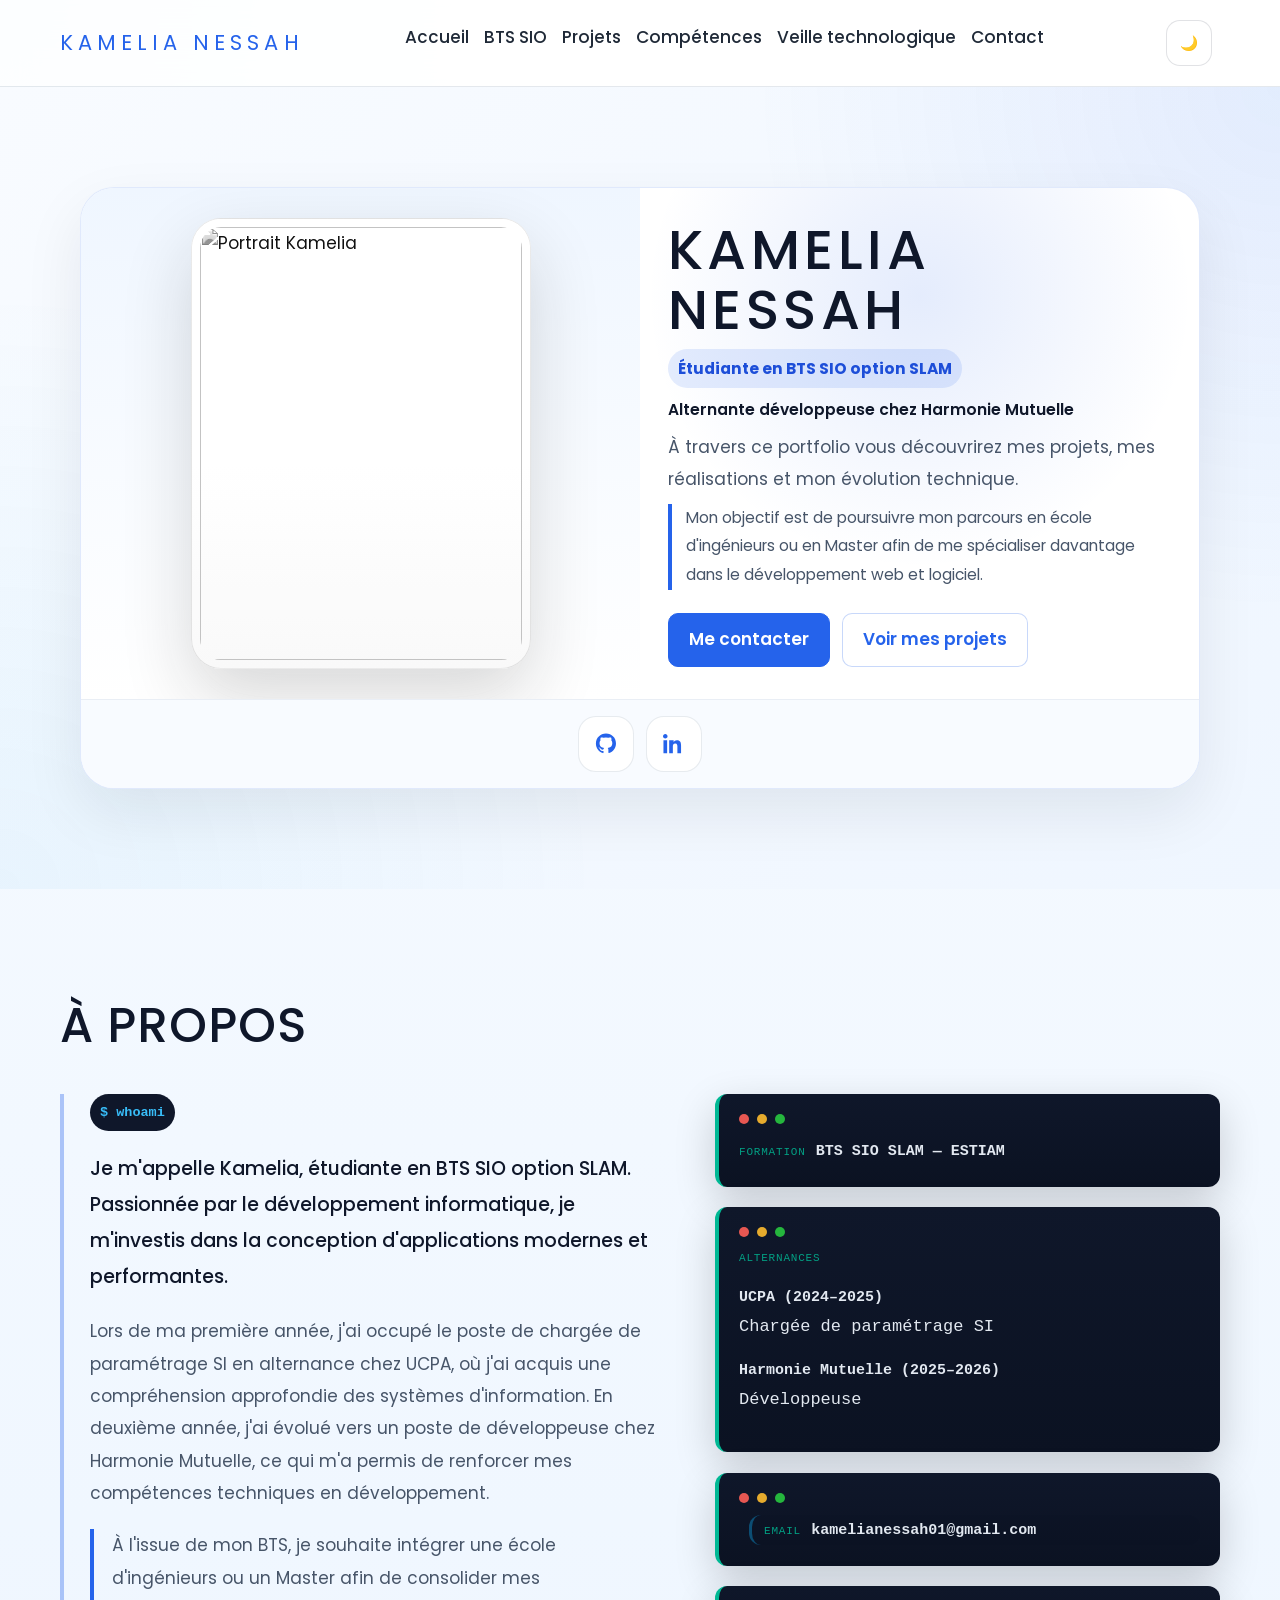
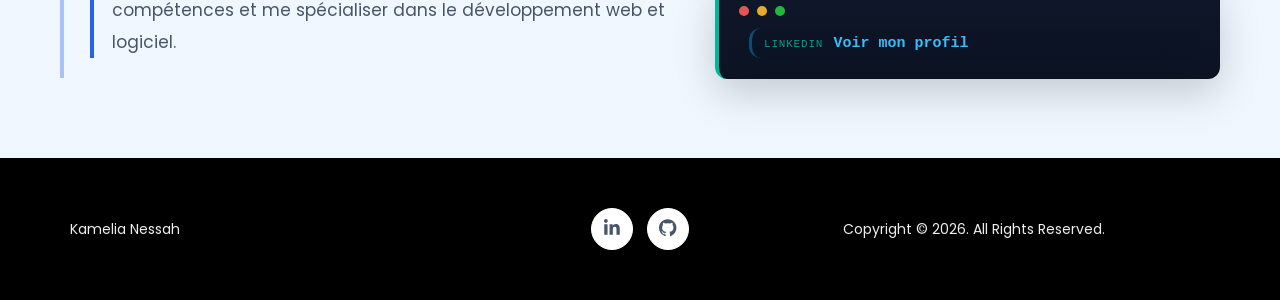
==== index.html @ bffd6a0e "Update portfolio projects and presentation" ====
<html lang="fr">

<head>
  <meta charset="UTF-8">
  <meta http-equiv="X-UA-Compatible" content="IE=edge">
  <meta name="viewport" content="width=device-width, initial-scale=1.0">
  <title>Kamelia Nessah - BTS SIO SLAM </title>
  <meta name="description" content="Portfolio de Kamelia Nessah - Développeuse Web - BTS SIO SLAM">
  <link rel="shortcut icon" href="./img/favicon.ico?v=1" type="image/x-icon">
  <link rel="preconnect" href="https://fonts.googleapis.com">
  <link rel="preconnect" href="https://fonts.gstatic.com" crossorigin>
  <link href="https://fonts.googleapis.com/css2?family=Poppins:wght@300;400;500;600;700&display=swap" rel="stylesheet">
  <link rel="stylesheet" href="./css/global.css">
  <link rel="stylesheet" href="https://cdn.jsdelivr.net/gh/devicons/devicon@latest/devicon.min.css">
  <script src="./js/global.js" defer></script>

</head>

<body>



  <header class="header">
    <div class="container d-flex">
      <div class="logo">
        Kamelia Nessah
      </div>
      <nav class="navbar ">
        <ul class="menu list-unstyled">
          <li><a href="#hero">Accueil</a></li>
          <li><a href="bts-sio.html">BTS SIO</a></li>
         <!--<li><a href="#about">A propos</a></li> -->
          <li><a href="projets.html">Projets</a></li>
          <li><a href="competences.html">Compétences</a></li> 
          <li><a href="veille.html">Veille technologique</a></li>
          <li><a href="contact.html">Contact</a></li>
        </ul>
      </nav>
      <div class="right header-actions">
        <button class="theme-toggle" type="button" aria-label="Passer en mode sombre">
          <span class="theme-icon">🌙</span>
        </button>
        <button class="burger"><span class="bar"></span></button>
      </div>
    </div>
  </header>

  <section id="hero" class="hero">
    <div class="container">
      <div class="hero-card">

        <div class="hero-card__left">
          <img src="img\me.jpg" alt="Portrait Kamelia">
        </div>

        <div class="hero-card__right">
          <h1>KAMELIA NESSAH</h1>
          <p class="subtitle">Étudiante en BTS SIO option SLAM</p>
          <p class="subtitle2">Alternante développeuse chez Harmonie Mutuelle</p>
          <p class="hero-intro">
            À travers ce portfolio vous découvrirez mes projets, mes réalisations et mon évolution technique.
          </p>
          <p class="objectif">
            Mon objectif est de poursuivre mon parcours en école d'ingénieurs ou en Master afin de me spécialiser
            davantage dans le développement web et logiciel.
          </p>
          <div class="hero-buttons">
            <a href="contact.html" class="btn">Me contacter</a>
            <a href="projets.html" class="btn btn-outline">Voir mes projets</a>
          </div>
        </div>

        <div class="hero-card__footer">
          <a href="https://github.com/Kamelia-N" target="_blank" rel="noopener">
            <svg viewBox="0 0 24 24" width="22" height="22" fill="currentColor">
              <path
                d="M12 .5C5.73.5.99 5.24.99 11.5c0 4.86 3.15 8.98 7.53 10.44.55.1.75-.24.75-.53v-1.86c-3.06.66-3.7-1.47-3.7-1.47-.5-1.27-1.23-1.6-1.23-1.6-1-.68.08-.66.08-.66 1.1.08 1.67 1.13 1.67 1.13.98 1.67 2.56 1.19 3.18.91.1-.71.38-1.19.69-1.47-2.44-.28-5-1.22-5-5.42 0-1.2.43-2.18 1.12-2.95-.11-.27-.48-1.38.11-2.88 0 0 .91-.29 3 .11a10.4 10.4 0 0 1 5.46 0c2.08-.4 3-.11 3-.11.59 1.5.22 2.61.11 2.88.7.77 1.12 1.75 1.12 2.95 0 4.21-2.57 5.14-5.02 5.41.39.34.74 1 .74 2.02v3c0 .29.2.63.76.52 4.37-1.46 7.52-5.58 7.52-10.44C23.01 5.24 18.27.5 12 .5z" />
            </svg>
          </a>

          <a href="https://www.linkedin.com/in/kamelia-nessah/" target="_blank" rel="noopener">
            <svg viewBox="0 0 24 24" width="22" height="22" fill="currentColor">
              <path
                d="M4.98 3.5C4.98 4.88 3.87 6 2.49 6S0 4.88 0 3.5 1.11 1 2.49 1s2.49 1.12 2.49 2.5zM.5 8h4v14h-4V8zm7.5 0h3.6v1.9h.05c.5-.95 1.72-1.95 3.55-1.95 3.8 0 4.5 2.5 4.5 5.75V22h-4v-6.9c0-1.65-.03-3.77-2.3-3.77-2.3 0-2.65 1.8-2.65 3.65V22h-4V8z" />
            </svg>
          </a>
        </div>

      </div>
    </div>
  </section>
  <section id="about" class="about section">
    <div class="container">

      <h2 class="section-title">À propos</h2>

      <div class="about-grid">

        <div class="about-text about-modern">
          <span class="code-pill">$ whoami</span>

          <p class="about-lead">
            Je m'appelle Kamelia, étudiante en BTS SIO option SLAM. Passionnée par le développement
            informatique, je m'investis dans la conception d'applications modernes et performantes.
          </p>

          <p>
            Lors de ma première année, j'ai occupé le poste de chargée de paramétrage SI en alternance chez UCPA,
            où j'ai acquis une compréhension approfondie des systèmes d'information. En deuxième année, j'ai évolué
            vers un poste de développeuse chez Harmonie Mutuelle, ce qui m'a permis de renforcer mes compétences
            techniques en développement.
          </p>

          <p class="about-goal">
            À l'issue de mon BTS, je souhaite intégrer une école d'ingénieurs ou un Master afin de consolider
            mes compétences et me spécialiser dans le développement web et logiciel.
          </p>
        </div>
        <div class="about-cards">

          <div class="info-card">
            <div class="term-bar">
              <span class="dot red"></span>
              <span class="dot yellow"></span>
              <span class="dot green"></span>
            </div>
            <span>Formation</span>
            <strong>BTS SIO SLAM — ESTIAM</strong>
          </div>

          <div class="info-card">
            <div class="term-bar">
              <span class="dot red"></span>
              <span class="dot yellow"></span>
              <span class="dot green"></span>
            </div>
            <span>Alternances</span>
            <p>
              <strong>UCPA (2024–2025)</strong><br>
              Chargée de paramétrage SI
            </p>

            <p>
              <strong>Harmonie Mutuelle (2025–2026)</strong><br>
              Développeuse
            </p>
          </div>

          <div class="info-card nested">
            <div class="term-bar">
              <span class="dot red"></span>
              <span class="dot yellow"></span>
              <span class="dot green"></span>
            </div>

            <div class="nested-card">
              <span>Email</span>
              <strong>kamelianessah01@gmail.com</strong>
            </div>
          </div>

          <div class="info-card nested">
            <div class="term-bar">
              <span class="dot red"></span>
              <span class="dot yellow"></span>
              <span class="dot green"></span>
            </div>

            <div class="nested-card">
              <span>LinkedIn</span>
              <strong>
                <a href="https://www.linkedin.com/in/kamelia-nessah/" target="_blank">
                  Voir mon profil
                </a>
              </strong>
            </div>
          </div>

        </div>

      </div>
    </div>
  </section>







  







  <!-- Section Veille technologique -->




  
  <footer>
    <div class="container">
      <div class="grid">
        <div class="grid__item">
          <p>Kamelia Nessah</p>
        </div>
        <div class="grid__item">
          <ul class="socials list-unstyled">
            <!-- LinkedIn -->
            <li>
              <a href="https://www.linkedin.com/in/kamelia-nessah" target="_blank">
                <svg class="icon linkedin" xmlns="http://www.w3.org/2000/svg" viewBox="0 0 448 512">
                  <path fill="currentColor"
                    d="M100.28 448H7.4V148.9h92.88zM53.79 108.1C24.09 108.1 0 83.5 0 53.8a53.79 53.79 0 0 1 107.58 0c0 29.7-24.1 54.3-53.79 54.3zM447.9 448h-92.68V302.4c0-34.7-.7-79.2-48.29-79.2-48.29 0-55.69 37.7-55.69 76.7V448h-92.78V148.9h89.08v40.8h1.3c12.4-23.5 42.69-48.3 87.88-48.3 94 0 111.28 61.9 111.28 142.3V448z">
                  </path>
                </svg>
              </a>
            </li>

            <!-- GitHub -->
            <li>
              <a href="https://github.com/Kamelia-N" target="_blank">
                <svg class="icon github" xmlns="http://www.w3.org/2000/svg" viewBox="0 0 496 512">
                  <path fill="currentColor"
                    d="M165.9 397.4c0 2-2.3 3.7-5.2 3.7-3 0-5.2-1.7-5.2-3.7 0-2.1 2.3-3.7 5.2-3.7 2.9-.1 5.2 1.6 5.2 3.7zm-32.5-10.7c-.7 2 1.4 4.1 4.6 4.8 3.1.7 6.2-.4 6.9-2.4.7-2-1.4-4.1-4.6-4.8-3.1-.7-6.2.4-6.9 2.4zM244 8C106.1 8 0 113.3 0 252c0 110.9 71.8 204.9 171.7 238.1 12.5 2.3 17.1-5.4 17.1-12 0-5.9-.2-25.4-.3-46-69.9 15.2-84.7-30-84.7-30-11.4-29-27.8-36.7-27.8-36.7-22.7-15.6 1.7-15.3 1.7-15.3 25.1 1.8 38.3 26 38.3 26 22.3 38.2 58.6 27.2 72.9 20.8 2.3-16.1 8.7-27.2 15.8-33.5-55.8-6.3-114.5-27.9-114.5-124.3 0-27.5 9.8-50 25.8-67.6-2.6-6.3-11.2-31.8 2.4-66.2 0 0 21-6.7 68.8 25.8a236.4 236.4 0 0 1 125.2 0c47.8-32.5 68.8-25.8 68.8-25.8 13.6 34.4 5 59.9 2.4 66.2 16 17.6 25.8 40.1 25.8 67.6 0 96.7-58.8 118-114.8 124.2 8.9 7.7 16.8 22.9 16.8 46.1 0 33.3-.3 60.1-.3 68.3 0 6.6 4.5 14.4 17.2 12C424.2 456.8 496 362.8 496 252 496 113.3 389.9 8 244 8z">
                  </path>
                </svg>
              </a>
            </li>

          </ul>
        </div>
        <div class="grid__item">
          <p>Copyright © 2026. All Rights Reserved.</p>
        </div>
      </div>
    </div>
  </footer>

</body>

</html>
---- css/global.css ----
﻿/* =========================
   BASE
========================= */

:root {
  --color-body: #1f2937;
  --background-body: radial-gradient(circle at top left, rgba(14, 165, 233, .14), transparent 22%), linear-gradient(180deg, #f8fbff 0%, #eef6ff 100%);
  --surface: #ffffff;
  --surface-soft: #f8fafc;
  --surface-muted: #e2e8f0;
  --primary: #2563eb;
  --primary-soft: #bfdbfe;
  --accent: #0ea5e9;
  --text: #0f172a;
  --text-muted: #475569;
  --border: rgba(148, 163, 184, 0.25);
  --shadow: 0 24px 60px rgba(15, 23, 42, 0.08);
  --radius: 28px;
}

body.dark-theme {
  --background-body: radial-gradient(circle at top left, rgba(56, 189, 248, 0.12), transparent 18%), linear-gradient(180deg, #040814 0%, #0f172a 100%);
  --surface: #111827;
  --surface-soft: #111827;
  --surface-muted: #1f2937;
  --primary: #60a5fa;
  --primary-soft: #1d4ed8;
  --accent: #38bdf8;
  --text: #e2e8f0;
  --text-muted: #94a3b8;
  --border: rgba(148, 163, 184, 0.18);
  --shadow: 0 24px 60px rgba(0, 0, 0, 0.35);
}

body.dark-theme .bts-sio,
body.dark-theme .projets,
body.dark-theme .portfolio,
body.dark-theme .about,
body.dark-theme .veille,
body.dark-theme .contact,
body.dark-theme .blog,
body.dark-theme main,
body.dark-theme .hero {
  background: transparent !important;
}

body.dark-theme .bts-sio::before {
  background: radial-gradient(circle at top left, rgba(14, 165, 233, 0.18), transparent 18%), radial-gradient(circle at bottom right, rgba(37, 99, 235, 0.12), transparent 22%);
}

body.dark-theme .hero {
  background-image: none;
  background: linear-gradient(180deg, #020617 0%, #08111f 100%) !important;
}

body.dark-theme .hero::before {
  background: linear-gradient(rgba(0, 0, 0, 0.35), rgba(0, 0, 0, 0.35));
}

body.dark-theme .section-header,
body.dark-theme .footer,
body.dark-theme .portfolio-filters a,
body.dark-theme .skills-pro__card,
body.dark-theme .veille-pro__card,
body.dark-theme .modal,
body.dark-theme .contact-form,
body.dark-theme .form {
  background: transparent;
}

body.dark-theme .header {
  background: rgba(15, 23, 42, 0.95);
  border-color: rgba(148, 163, 184, 0.14);
}

body.dark-theme .veille-pro__card {
  background: linear-gradient(180deg, #0f172a 0%, #0b1222 100%);
  color: #e2e8f0;
  border: 1px solid rgba(255, 255, 255, 0.08);
  box-shadow: 0 18px 55px rgba(0, 0, 0, 0.22);
}

body.dark-theme .veille-pro__card::before {
  background:
    radial-gradient(500px 180px at 18% 12%, rgba(14, 165, 233, 0.20), transparent 52%),
    radial-gradient(420px 160px at 78% 20%, rgba(56, 189, 248, 0.16), transparent 60%);
}

* {
  box-sizing: border-box;
}

html {
  font-size: 62.5%;
  scroll-behavior: smooth;
}

body {
  font-family: 'Poppins', sans-serif;
  font-size: 1.7rem;
  line-height: 1.75;
  color: var(--text);
  margin: 0;
  background: var(--background-body);
}

.theme-toggle {
  display: inline-flex;
  align-items: center;
  justify-content: center;
  width: 46px;
  height: 46px;
  margin-right: 0.8rem;
  border-radius: 14px;
  border: 1px solid rgba(15, 23, 42, 0.12);
  background: rgba(255, 255, 255, 0.88);
  color: var(--text);
  font-size: 1.45rem;
  cursor: pointer;
  transition: background 0.25s ease, color 0.25s ease, border-color 0.25s ease;
}

.theme-toggle:hover {
  background: rgba(14, 165, 233, 0.16);
}

body.dark-theme .theme-toggle {
  background: rgba(255, 255, 255, 0.08);
  color: var(--text);
  border-color: rgba(255, 255, 255, 0.16);
}

.header-actions {
  display: flex;
  align-items: center;
  gap: 1rem;
  margin-left: 2rem;
}

.theme-select-wrap {
  display: inline-flex;
  align-items: center;
  gap: 0.8rem;
  padding: 0.55rem 0.7rem 0.55rem 1rem;
  border: 1px solid rgba(148, 163, 184, 0.24);
  border-radius: 14px;
  background: rgba(255, 255, 255, 0.9);
  color: var(--text-muted);
  font-size: 1.25rem;
  font-weight: 600;
}

.theme-select {
  min-width: 9.6rem;
  border: 0;
  background: transparent;
  color: var(--text);
  font: inherit;
  cursor: pointer;
  outline: none;
}

body.dark-theme .theme-select-wrap {
  background: rgba(255, 255, 255, 0.08);
  color: #cbd5e1;
  border-color: rgba(148, 163, 184, 0.24);
}

body.dark-theme .theme-select {
  color: #e5e7eb;
}

body.dark-theme .header {
  background: rgba(15, 23, 42, 0.95);
  border-color: rgba(148, 163, 184, 0.14);
}

body.dark-theme .header a {
  color: #e2e8f0;
}

body.dark-theme .header a:hover {
  color: #93c5fd;
}

body.dark-theme .socials a {
  color: #e2e8f0 !important;
  background: rgba(255, 255, 255, 0.08) !important;
  border-color: rgba(148, 163, 184, 0.22) !important;
}

body.dark-theme .socials a:hover {
  color: #93c5fd !important;
  background: rgba(56, 189, 248, 0.16) !important;
  transform: translateY(-2px);
}

body.dark-theme .socials .icon {
  color: #e2e8f0 !important;
}

body.dark-theme footer .socials a {
  color: #e2e8f0 !important;
  background: rgba(255, 255, 255, 0.08) !important;
  border-color: rgba(148, 163, 184, 0.22) !important;
}

body.dark-theme footer .socials a:hover {
  color: #93c5fd !important;
  background: rgba(56, 189, 248, 0.16) !important;
}

body.dark-theme .hero-card__footer {
  background: #111827;
  border-top-color: rgba(148, 163, 184, 0.15);
}

body.dark-theme .hero-card__footer a {
  background: rgba(255, 255, 255, 0.08) !important;
  color: #93c5fd !important;
  border-color: rgba(148, 163, 184, 0.22) !important;
}

body.dark-theme .hero-card__footer a:hover {
  background: rgba(56, 189, 248, 0.16) !important;
  color: #93c5fd !important;
  box-shadow: 0 20px 40px rgba(37, 99, 235, 0.25) !important;
}

body.dark-theme .header .socials a svg,
body.dark-theme footer .socials a svg,
body.dark-theme .hero-card__footer a svg {
  fill: currentColor !important;
  color: #e2e8f0;
}

body.dark-theme .header .socials a:hover svg,
body.dark-theme footer .socials a:hover svg,
body.dark-theme .hero-card__footer a:hover svg {
  color: #93c5fd !important;
}

body.dark-theme .hero {
  background: radial-gradient(circle at top right, rgba(56, 189, 248, 0.12), transparent 35%),
              radial-gradient(circle at bottom left, rgba(56, 189, 248, 0.08), transparent 40%),
              linear-gradient(135deg, rgba(4, 8, 20, 1), rgba(15, 23, 42, 1));
}

body.dark-theme .bts-card,
body.dark-theme .card,
body.dark-theme .info-card,
body.dark-theme .hero-card,
body.dark-theme .bts-card--highlight,
body.dark-theme .bts-card--bottom,
body.dark-theme .about-text,
body.dark-theme .about-cards > div,
body.dark-theme .modal,
body.dark-theme .contact-form,
body.dark-theme .form,
body.dark-theme .portfolio-filters a,
body.dark-theme .footer,
body.dark-theme .section-header {
  background: #111827;
  border-color: rgba(148, 163, 184, 0.15);
  color: #e2e8f0;
}

body.dark-theme .bts-card p,
body.dark-theme .bts-card li,
body.dark-theme .card p,
body.dark-theme .info-card p,
body.dark-theme .about-text p,
body.dark-theme .footer p,
body.dark-theme .section-header p,
body.dark-theme .portfolio-filters a {
  color: #cbd5e1;
}

body.dark-theme .bts-card::before,
body.dark-theme .card::before,
body.dark-theme .info-card::before {
  background: rgba(56, 189, 248, 0.08);
}

body.dark-theme .bts-intro-badges span,
body.dark-theme .branch-title,
body.dark-theme .small-badge {
  background: rgba(56, 189, 248, 0.22) !important;
  color: #93c5fd !important;
  font-weight: 700;
}

body.dark-theme .modal {
  background: rgba(0, 0, 0, 0.85) !important;
}

body.dark-theme .modal__content {
  background: #111827 !important;
  color: #e2e8f0 !important;
}

body.dark-theme .modal__close {
  color: #e2e8f0 !important;
}

body.dark-theme .modal__content h2,
body.dark-theme .modal__content h3,
body.dark-theme .modal__content h4,
body.dark-theme .modal__content p,
body.dark-theme .modal__content li,
body.dark-theme .modal__content strong {
  color: #e2e8f0 !important;
}

body.dark-theme .modal__content ul {
  color: #cbd5e1;
}

body.dark-theme .hero {
  background-image: none;
  background: linear-gradient(180deg, #0f172a 0%, #020617 100%);
}

h1,
h2,
h3,
h4,
h5,
h6 {
  font-family: 'Poppins', sans-serif;
  color: var(--text);
  font-weight: 500;
  line-height: 1.2;
}

h1,
.h1 {
  font-size: 3.1rem;
}

h2,
.h2 {
  font-size: 2.8rem;
  text-transform: uppercase;
}

h3,
.h3 {
  font-size: 2.1rem;
}

a {
  text-decoration: none;
}

img {
  max-width: 100%;
  height: auto;
}

ul {
  padding-left: 2rem;
}

li {
  margin-bottom: 1rem;
}

.list-unstyled {
  list-style: none;
  margin: 0;
  padding: 0;
}

.category {
  margin: 0;
  font-size: 1rem;
  text-transform: uppercase;
  color: #5b6c78;
}

.container {
  padding: 1rem 2rem;
}

.d-flex {
  display: flex;
  align-items: center;
  justify-content: space-between;
}

.grid {
  display: flex;
  flex-wrap: wrap;
}

.grid__item {
  flex-grow: 1;
  flex-shrink: 0;
  width: 100%;
  padding: 1rem;
}

section {
  padding: 6rem 0;
}

.section-title {
  margin-top: 0;
  font-size: 4rem;
  letter-spacing: 0.02em;
  color: var(--text);
}

.section-header {
  text-align: left;
  max-width: 920px;
  margin: 0 auto 40px;
}

.btn {
  display: inline-flex;
  align-items: center;
  justify-content: center;
  padding: 1.1rem 2rem;
  border-radius: 10px;
  background: var(--primary);
  color: #ffffff;
  border: 1px solid var(--primary);
  font-weight: 600;
  transition: transform .25s ease, box-shadow .25s ease, background .25s ease;
}

.btn:hover {
  transform: translateY(-3px);
  box-shadow: 0 12px 30px rgba(37, 99, 235, .18);
}

.btn-outline {
  background: #ffffff;
  color: var(--primary);
  border: 1px solid rgba(37, 99, 235, .25);
}

@media screen and (min-width: 750px) {
  .container {
    max-width: 1200px;
    margin: 0 auto;
    padding: 2rem;
  }

  .grid__item {
    max-width: 50%;
  }

  .section-title {
    font-size: 4.8rem;
  }
}


/* =========================
   HEADER
========================= */

.header {
  background: rgba(255, 255, 255, 0.92);
  border-bottom: 1px solid var(--border);
  position: sticky;
  top: 0;
  z-index: 1000;
  backdrop-filter: blur(16px);
}

.header .logo {
  font-family: 'Poppins', sans-serif;
  font-size: 2.1rem;
  letter-spacing: 0.24em;
  color: var(--primary);
  text-transform: uppercase;
}

.header li {
  display: inline-flex;
  align-items: center;
  padding: 0 .5rem;
}

.header a {
  color: var(--color-body);
  font-weight: 500;
  transition: color 0.25s ease, transform 0.25s ease;
}

.header a:hover {
  color: var(--primary);
  transform: translateY(-1px);
}

.header .right {
  display: flex;
  align-items: center;
  gap: 1rem;
}

.socials {
  display: flex;
}

.socials li {
  margin-bottom: 0;
}

.socials a {
  padding: 0 6px;
  color: var(--text-muted);
  border: 1px solid rgba(148, 163, 184, 0.22);
  background: #fff;
}

.socials a:hover {
  color: var(--primary);
  transform: translateY(-2px);
}

.socials a svg {
  fill: currentColor !important;
  color: #475569;
}

.socials a:hover svg {
  color: #2563eb;
}

.socials .icon {
  height: 18px;
}

.burger {
  background: none;
  border: none;
  width: 35px;
  height: 35px;
  cursor: pointer;
  position: relative;
  margin-left: 1rem;
}

.burger .bar {
  display: block;
  width: 22px;
  height: 3px;
  background: var(--color-body);
}

.burger .bar::before,
.burger .bar::after {
  display: block;
  content: "";
  width: 22px;
  height: 3px;
  background: var(--color-body);
  position: absolute;
  transition: all .2s ease-out;
}

.burger .bar::before {
  transform: translateY(-8px);
}

.burger .bar::after {
  transform: translateY(8px);
}

@media screen and (max-width: 749px) {
  nav {
    display: flex;
    justify-content: center;
    align-items: center;
    flex-direction: column;

    position: fixed;
    top: 55px;
    left: 110%;
    width: 0;
    overflow: hidden;
    opacity: 0;
    height: calc(100vh - 55px);
    background: #f5f5f5;
    transition: all .4s ease-out;
  }

  nav .menu li {
    display: flex;
    justify-content: center;
  }

  nav .menu a {
    display: block;
    font-size: 2rem;
    padding: 2rem;
    transition: all .4s;
  }

  .show-nav nav {
    opacity: 1;
    width: 100%;
    left: 0;
    z-index: 2;
  }

  .show-nav nav li a:hover {
    transform: scale(1.1);
    text-decoration: none;
  }

  .show-nav .burger .bar {
    width: 0;
  }

  .show-nav .burger .bar::before {
    transform: rotate(-45deg);
  }

  .show-nav .burger .bar::after {
    transform: rotate(45deg);
  }
}

@media screen and (min-width: 750px) {
  .navbar {
    display: flex;
  }

  .burger {
    display: none;
  }
}


/* =========================
   HERO / ACCUEIL
========================= */

.hero {
  position: relative;
  min-height: 82vh;
  display: flex;
  align-items: center;
  justify-content: center;
  padding: 80px 0;
  background: radial-gradient(circle at top right, rgba(37, 99, 235, 0.08), transparent 35%), 
              radial-gradient(circle at bottom left, rgba(14, 165, 233, 0.06), transparent 40%),
              linear-gradient(135deg, rgba(248, 251, 255, 1), rgba(239, 246, 255, 1));
  overflow: hidden;
}

.hero::before {
  content: "";
  position: absolute;
  inset: 0;
  background: none;
  pointer-events: none;
}

.hero .container {
  position: relative;
  z-index: 1;
}

.hero-card {
  position: relative;
  z-index: 1;
  max-width: 980px;
  margin: 0 auto;
  display: grid;
  grid-template-columns: 1fr 1fr;
  background: var(--surface);
  border-radius: 34px;
  box-shadow: var(--shadow);
  overflow: hidden;
  border: 1px solid rgba(148, 163, 184, 0.15);
}

.hero-card__left {
  display: flex;
  align-items: center;
  justify-content: center;
  padding: 3rem;
  background: linear-gradient(180deg, #eff6ff 0%, #ffffff 100%);
}

.hero-card__left img {
  max-width: 340px;
  width: 100%;
  border-radius: 24px;
  object-fit: cover;
  filter: grayscale(100%) contrast(1.05);
  transition: transform 0.45s ease;
}

.hero-card:hover .hero-card__left img {
  transform: translateY(-8px);
}

.hero-card__right {
  padding: 3.2rem 2.8rem;
  display: flex;
  flex-direction: column;
  justify-content: center;
  gap: 1.2rem;
}

.hero-card__right h1 {
  margin: 0;
  font-size: 4rem;
  color: var(--text);
  text-transform: uppercase;
  letter-spacing: 0.12em;
}

.subtitle,
.subtitle2,
.objectif {
  margin: 0;
  color: var(--text-muted);
  font-size: 1.55rem;
}

.hero-buttons {
  display: flex;
  flex-wrap: wrap;
  gap: 1.2rem;
  margin-top: 1.5rem;
}

.hero-card__footer {
  grid-column: 1 / -1;
  background: #f8fbff;
  display: flex;
  justify-content: center;
  gap: 1.2rem;
  padding: 1.6rem 2rem;
  border-top: 1px solid rgba(148, 163, 184, 0.15);
}

.hero-card__footer a {
  width: 56px;
  height: 56px;
  display: inline-flex;
  align-items: center;
  justify-content: center;
  border-radius: 18px;
  border: 1px solid rgba(148, 163, 184, 0.22);
  background: #ffffff;
  color: var(--primary);
  transition: transform 0.25s ease, box-shadow 0.25s ease;
}

.hero-card__footer a:hover {
  transform: translateY(-4px);
  box-shadow: 0 20px 40px rgba(37, 99, 235, 0.14);
}

@media screen and (max-width: 1080px) {
  .hero-card {
    grid-template-columns: 1fr;
  }
}

@media screen and (max-width: 768px) {
  .hero-card {
    border-radius: 24px;
  }

  .hero-card__right h1 {
    font-size: 3rem;
  }

  .header .logo {
    font-size: 1.9rem;
  }
}


/* =========================
   A PROPOS
========================= */

.about .section-title {
  margin-top: 2.8rem;
}

.about-grid {
  display: grid;
  gap: 50px;
}

.about-text {
  position: relative;
  padding-left: 22px;
}

.about-text::before {
  content: "";
  position: absolute;
  left: 0;
  top: 20px;
  height: 60%;
  width: 3px;
  background: rgba(14, 165, 233, .35);
  border-radius: 99px;
}

.about-text h3 {
  margin-bottom: 2rem;
}

.about-text p {
  text-align: left;
}

.about-cards {
  display: grid;
  gap: 20px;
}

.info-card {
  background: linear-gradient(180deg, #0f172a 0%, #0b1222 100%);
  color: #e2e8f0;
  border-radius: 12px;
  padding: 20px;
  font-family: ui-monospace, SFMono-Regular, Menlo, Monaco, Consolas, "Liberation Mono", monospace;
  box-shadow: 0 14px 40px rgba(0, 0, 0, .18);
  border-left: 4px solid #00b894;
  transition: transform .25s ease, box-shadow .25s ease;
}

.info-card:hover {
  transform: translateY(-4px);
  box-shadow: 0 20px 50px rgba(0, 0, 0, .25);
}

.info-card a {
  color: #38bdf8;
}

.info-card span {
  color: rgba(0, 184, 148, .85);
  text-transform: uppercase;
  letter-spacing: .8px;
  font-size: 1.1rem;
}

.info-card strong {
  font-size: 1.5rem;
  color: #e2e8f0;
}

.term-bar {
  display: flex;
  gap: 8px;
  margin-bottom: 12px;
  opacity: .9;
}

.term-bar .dot {
  width: 10px;
  height: 10px;
  border-radius: 50%;
  display: inline-block;
}

.term-bar .red {
  background: #ff5f57;
}

.term-bar .yellow {
  background: #febc2e;
}

.term-bar .green {
  background: #28c840;
}

.nested-card {
  margin-left: 10px;
  padding-left: 12px;
  border-left: 3px solid rgba(14, 165, 233, .4);
  background: rgba(15, 23, 42, 0.03);
  border-radius: 12px;
}

.code-title {
  font-family: ui-monospace, SFMono-Regular, Menlo, Monaco, Consolas, "Liberation Mono", monospace;
  color: var(--accent);
  margin-bottom: 2rem;
}

.typing {
  white-space: pre-wrap;
}

.typing::after {
  content: "";
  display: inline-block;
  width: .6ch;
  height: 1em;
  border-right: 2px solid currentColor;
  margin-left: 2px;
  transform: translateY(2px);
  animation: caretBlink .9s step-end infinite;
}

.typing.is-done::after {
  animation: none;
  border-right-color: transparent;
}

@keyframes caretBlink {
  50% {
    border-right-color: transparent;
  }
}

@media screen and (min-width: 900px) {
  .about-grid {
    grid-template-columns: 1.2fr 1fr;
  }
}

.bts-journey {
  display: grid;
  gap: 2.5rem;
}

.bts-node {
  position: relative;
  background: linear-gradient(180deg, #ffffff 0%, #f4f9ff 100%);
  border: 1px solid rgba(37, 99, 235, .15);
  border-radius: 32px;
  padding: 2rem;
  box-shadow: 0 22px 45px rgba(15, 23, 42, .09);
  transition: transform .35s ease, box-shadow .35s ease;
}

.bts-node:hover {
  transform: translateY(-6px);
  box-shadow: 0 30px 55px rgba(15, 23, 42, .14);
}

.bts-node--main {
  max-width: 920px;
  margin: 0 auto;
  text-align: center;
}

.bts-node--main .node-title {
  display: inline-flex;
  align-items: center;
  justify-content: center;
  padding: 0.85rem 1.4rem;
  border-radius: 999px;
  background: rgba(37, 99, 235, .12);
  color: #1e3a8a;
  font-weight: 700;
  margin-bottom: 1.4rem;
}

.bts-split {
  display: grid;
  gap: 2rem;
  position: relative;
  align-items: center;
}

.bts-split__line {
  position: absolute;
  top: 50%;
  left: 50%;
  width: calc(100% - 4rem);
  height: 2px;
  background: rgba(37, 99, 235, .16);
  transform: translate(-50%, -50%);
  z-index: 0;
}

.bts-branch {
  position: relative;
  background: rgba(255, 255, 255, .92);
  border: 1px solid rgba(37, 99, 235, .12);
  border-radius: 28px;
  padding: 1.4rem 1.6rem 1.6rem;
  box-shadow: 0 16px 36px rgba(15, 23, 42, .07);
  z-index: 1;
}

.branch-label {
  display: inline-flex;
  align-items: center;
  justify-content: center;
  background: rgba(14, 165, 233, .12);
  color: #0f172a;
  border-radius: 999px;
  padding: 0.7rem 1.2rem;
  font-weight: 600;
  margin-bottom: 1rem;
}

.bts-node--branch h3 {
  margin-top: 0;
  margin-bottom: 1rem;
}

.bts-step-grid {
  display: grid;
  gap: 1.5rem;
}

.bts-step {
  display: grid;
  gap: 1rem;
  padding: 1.8rem;
  background: linear-gradient(180deg, #f8fbff 0%, #ffffff 100%);
  border: 1px solid rgba(37, 99, 235, .14);
  border-radius: 26px;
  box-shadow: 0 18px 35px rgba(15, 23, 42, .06);
}

.bts-step h3 {
  margin-top: 0;
}

.step-number {
  display: inline-flex;
  width: 3.2rem;
  height: 3.2rem;
  align-items: center;
  justify-content: center;
  border-radius: 50%;
  background: rgba(37, 99, 235, .14);
  color: #1d4ed8;
  font-weight: 700;
  font-size: 1.5rem;
}

.bts-step ul {
  padding-left: 1.6rem;
  margin: 0;
}

.bts-step ul li {
  margin-bottom: 0.9rem;
}

.animate-fade-up {
  opacity: 0;
  transform: translateY(18px);
  animation: fadeUp 0.8s ease forwards;
}

.animate-fade-left {
  opacity: 0;
  transform: translateX(18px);
  animation: fadeLeft 0.8s ease forwards;
}

.animate-fade-right {
  opacity: 0;
  transform: translateX(-18px);
  animation: fadeRight 0.8s ease forwards;
}

.delay-1 { animation-delay: 0.15s; }
.delay-2 { animation-delay: 0.30s; }
.delay-3 { animation-delay: 0.45s; }

@keyframes fadeUp {
  to {
    opacity: 1;
    transform: translateY(0);
  }
}

@keyframes fadeLeft {
  to {
    opacity: 1;
    transform: translateX(0);
  }
}

@keyframes fadeRight {
  to {
    opacity: 1;
    transform: translateX(0);
  }
}

@media screen and (min-width: 850px) {
  .bts-split {
    grid-template-columns: 1fr 1fr;
  }

  .bts-split__line {
    left: 50%;
    width: calc(100% - 4rem);
  }

  .bts-step-grid {
    grid-template-columns: repeat(3, minmax(0, 1fr));
  }
}

@media screen and (max-width: 840px) {
  .bts-split__line {
    display: none;
  }
}


/* =========================
   PROJETS
========================= */

.projets,
.portfolio {
  background: #f5f5f5;
}

.projets .section-header {
  text-align: center;
}

.portfolio-filters {
  display: flex;
  flex-wrap: wrap;
  gap: 1rem;
  justify-content: center;
  margin-bottom: 2rem;
}

.portfolio-filters .grid__item {
  flex: 0 1 calc(50% - 1rem);
  max-width: none;
  padding: 0;
  margin-bottom: 0;
}

.portfolio-filters a {
  color: var(--color-body);
  background: #eeeeee;
  display: flex;
  width: 100%;
  min-height: 5rem;
  align-items: center;
  justify-content: center;
  padding: 1rem 1.4rem;
  text-align: center;
  white-space: nowrap;
  transition: background .25s ease, color .25s ease;
}

.portfolio-filters a.active,
.portfolio-filters a:hover {
  color: #ffffff;
  background: #5b6c78;
}

#projets > .container > .grid > .grid__item {
  display: block;
  transform: none !important;
}

#projets > .container > .grid > .grid__item > .card {
  display: flex;
  flex-direction: column;
  width: 100%;
  height: 100%;
  overflow: hidden;
}

#projets > .container > .grid > .grid__item > .card > .card__image {
  width: 100%;
  height: 220px;
  object-fit: cover;
  display: block;
  transition: transform 0.5s ease;
}

#projets > .container > .grid > .grid__item > .card:hover > .card__image {
  transform: scale(1.05);
}

#projets > .container > .grid > .grid__item > .card > .card__inner {
  flex: 1;
  display: flex;
  flex-direction: column;
  justify-content: center;
}

#projets > .container > .grid > .grid__item > .card > .card__inner .card__title {
  min-height: 4.2rem;
  line-height: 1.3;
}

.card {
  background: #ffffff;
  text-transform: uppercase;
  position: relative;
  box-shadow: 0 0 7px rgba(0, 0, 0, 0.1);
  border: 1px solid #eeeeee;
  overflow: hidden;
  opacity: 1;
  transition: opacity 0.7s ease, transform 0.7s ease, box-shadow 0.35s ease;
}

.card__inner {
  padding: 2rem;
}

.card__title {
  margin: 0 0 1rem;
  font-size: 1.6rem;
}

.card__overlay {
  background: rgba(0, 0, 0, 0.8);
  position: absolute;
  z-index: 1;
  width: 100%;
  height: 100%;
  top: 110%;
  left: 0;
  transition: all .3s;
}

.card__overlay a {
  font-size: 4.5rem;
  color: #ffffff;
  display: flex;
  align-items: center;
  justify-content: center;
  height: 100%;
}

.card:hover .card__overlay {
  top: 0;
}

#projets .card {
  opacity: 0;
  transform: translateY(30px);
}

#projets .card.is-visible {
  opacity: 1;
  transform: translateY(0);
}

#projets .card:hover {
  transform: translateY(-8px);
  box-shadow: 0 18px 35px rgba(0, 0, 0, 0.15);
}

.grid__item.hide {
  display: none !important;
}

@media screen and (min-width: 750px) {
  .portfolio-filters {
    flex-wrap: nowrap;
  }

  .portfolio-filters .grid__item {
    flex: 1 1 0;
    max-width: 22rem;
  }
}


/* =========================
   MODALES PROJETS PLEIN Ã‰CRAN
========================= */

.modal {
  visibility: hidden !important;
  opacity: 0 !important;
  position: fixed !important;
  inset: 0 !important;
  z-index: 999999 !important;
  width: 100vw !important;
  height: 100vh !important;
  background: #ffffff !important;
  overflow-y: auto !important;
  padding: 0 !important;
  pointer-events: none !important;
  transition: opacity 0.3s ease, visibility 0.3s ease !important;
}

.modal.show,
.show.modal {
  visibility: visible !important;
  opacity: 1 !important;
  pointer-events: auto !important;
}

.modal__content {
  width: 100% !important;
  min-height: 100vh !important;
  max-width: none !important;
  background: #ffffff !important;
  padding: 90px 8vw 60px !important;
  margin: 0 !important;
  border-radius: 0 !important;
  box-shadow: none !important;
}

.modal__content .container {
  max-width: 1400px !important;
  width: 100% !important;
  margin: 0 auto !important;
  padding: 0 !important;
}

.modal .grid {
  display: grid !important;
  grid-template-columns: 1fr 1fr !important;
  gap: 45px !important;
  align-items: start !important;
}

.modal .grid__item {
  width: 100% !important;
  max-width: none !important;
  padding: 0 !important;
  margin: 0 !important;
}

.modal img,
.modal .card__image {
  width: 100% !important;
  height: auto !important;
  max-height: none !important;
  object-fit: contain !important;
  display: block !important;
  border-radius: 0 !important;
  margin-bottom: 25px !important;
}

.modal__title {
  margin: 0 0 2rem !important;
}

.modal__close {
  position: fixed !important;
  top: 30px !important;
  right: 35px !important;
  z-index: 1000000 !important;
  width: 48px !important;
  height: 48px !important;
  border: none !important;
  border-radius: 50% !important;
  background: #ffffff !important;
  color: #111827 !important;
  font-size: 34px !important;
  line-height: 1 !important;
  cursor: pointer !important;
  box-shadow: 0 8px 25px rgba(0, 0, 0, 0.15) !important;
}

.modal__close:hover {
  background: #111827 !important;
  color: #ffffff !important;
}

@media screen and (max-width: 900px) {
  .modal__content {
    padding: 80px 25px 50px !important;
  }

  .modal .grid {
    grid-template-columns: 1fr !important;
  }
}


/* =========================
   COMPÃ‰TENCES
========================= */

.skills h4,
.skills p {
  margin: 0 0 0.3rem 0;
}

.skills li {
  background-color: #f5f5f5;
  border-left: 3px solid rgb(91, 107, 120);
  padding: .9rem 2rem;
}

.skills-full {
  max-width: 100% !important;
  flex: 0 0 100%;
}

.skills-pro {
  margin-top: 3rem;
}

.skills-pro__grid {
  display: grid;
  gap: 22px;
  grid-template-columns: 1fr;
  justify-content: center;
}

.skills-pro__card {
  position: relative;
  border-radius: 16px;
  padding: 22px;
  background: linear-gradient(180deg, #0f172a 0%, #0b1222 100%);
  color: #e2e8f0;
  border: 1px solid rgba(255, 255, 255, .06);
  box-shadow: 0 18px 45px rgba(0, 0, 0, .18);
  overflow: hidden;
  transition: transform .2s ease, box-shadow .2s ease;
  width: 100%;
  max-width: 380px;
}

.skills-pro__card::before {
  content: "";
  position: absolute;
  inset: -2px;
  background:
    radial-gradient(600px 200px at 20% 10%, rgba(0, 184, 148, .25), transparent 60%),
    radial-gradient(500px 200px at 80% 20%, rgba(56, 189, 248, .20), transparent 55%);
  pointer-events: none;
}

.skills-pro__card:hover {
  transform: translateY(-4px);
  box-shadow: 0 28px 70px rgba(0, 0, 0, .28);
}

.skills-pro__head {
  margin-bottom: 10px;
}

.skills-pro__kicker {
  display: inline-block;
  font-family: ui-monospace, SFMono-Regular, Menlo, Monaco, Consolas, "Liberation Mono", monospace;
  color: #00b894;
  font-size: 1.2rem;
  letter-spacing: .6px;
  text-transform: uppercase;
}

.skills-pro__title {
  margin: 8px 0 0 0;
  color: #e2e8f0;
  font-size: 2rem;
}

.skills-pro__desc {
  margin: 12px 0 16px 0;
  color: rgba(226, 232, 240, .88);
  line-height: 1.7;
}

.skills-pro__list {
  margin: 12px 0 14px;
  padding-left: 18px;
  color: rgba(226, 232, 240, .85);
}

.skills .skills-pro__card .skills-pro__list li {
  background: transparent;
  border: 0;
  padding: 0;
  margin: 0 0 6px;
}

.skills-pro__icons {
  display: flex;
  gap: 14px;
  flex-wrap: wrap;
  margin-top: auto;
  margin-bottom: 10px;
}

.skills-pro__icons i {
  font-size: 34px;
  line-height: 1;
  color: #e2e8f0;
  filter: drop-shadow(0 8px 18px rgba(0, 184, 148, .20));
}

.skills-pro__tags {
  display: flex;
  flex-wrap: wrap;
  gap: 8px;
}

.tag {
  display: inline-block;
  font-size: 1.1rem;
  padding: 6px 10px;
  border-radius: 999px;
  background: rgba(255, 255, 255, .06);
  border: 1px solid rgba(255, 255, 255, .08);
  color: rgba(226, 232, 240, .9);
  font-family: ui-monospace, SFMono-Regular, Menlo, Monaco, Consolas, "Liberation Mono", monospace;
}

.documents,
.certifications {
  padding-top: 2rem;
}

.documents-buttons {
  display: flex;
  flex-wrap: wrap;
  justify-content: center;
  gap: 1.2rem;
}

@media screen and (min-width: 900px) {
  .skills-pro__grid {
    grid-template-columns: repeat(3, 1fr);
    justify-items: center;
  }

  .skills-pro__card:nth-child(4) {
    grid-column: 1 / 2;
    justify-self: end;
  }

  .skills-pro__card:nth-child(5) {
    grid-column: 2 / 3;
    justify-self: start;
  }
}


/* =========================
   VEILLE TECHNOLOGIQUE
========================= */

.veille {
  background: radial-gradient(circle at top left, rgba(37, 99, 235, 0.18), transparent 18%),
              radial-gradient(circle at bottom right, rgba(14, 165, 233, 0.14), transparent 16%),
              linear-gradient(180deg, #edf5fb 0%, #dbe8f6 100%);
  padding: 90px 0 100px;
}

.veille .section-header {
  text-align: center;
  max-width: 920px;
  margin: 0 auto 1.8rem;
  animation: fadeUp 0.85s ease both;
}

.veille .section-header h2 {
  position: relative;
  display: inline-block;
  margin-bottom: 1rem;
  color: #0f172a;
  font-size: 4.8rem;
  font-weight: 700;
}

.veille .section-header h2::after {
  content: "";
  position: absolute;
  left: 50%;
  transform: translateX(-50%);
  bottom: -14px;
  width: 80px;
  height: 4px;
  border-radius: 999px;
  background: linear-gradient(90deg, #2563eb, #7c3aed);
}

.veille .section-header p {
  color: #334155;
  line-height: 1.95;
  font-size: 1.12rem;
}

.veille-pro__grid {
  margin-top: 2rem;
  display: grid;
  gap: 22px;
  grid-template-columns: 1fr;
}

.veille-pro__card {
  position: relative;
  border-radius: 24px;
  padding: 28px 24px 24px;
  background: #ffffff;
  color: #0f172a;
  border: 1px solid rgba(37, 99, 235, 0.12);
  box-shadow: 0 24px 60px rgba(37, 99, 235, 0.08);
  overflow: hidden;
  transition: transform .25s ease, box-shadow .25s ease;
  display: flex;
  flex-direction: column;
  min-height: 220px;
  animation: floatIn 0.85s ease both;
}

.veille-pro__card::before {
  content: "";
  position: absolute;
  inset: -4px;
  background:
    radial-gradient(500px 180px at 18% 12%, rgba(37, 99, 235, 0.14), transparent 52%),
    radial-gradient(420px 160px at 78% 20%, rgba(14, 165, 233, 0.10), transparent 60%);
  pointer-events: none;
}

.veille-pro__card:hover {
  transform: translateY(-6px);
  box-shadow: 0 34px 76px rgba(37, 99, 235, 0.12);
}

.veille-pro__kicker {
  display: inline-block;
  font-size: 1.1rem;
  letter-spacing: .12em;
  text-transform: uppercase;
  color: #2563eb;
  font-family: ui-monospace, SFMono-Regular, Menlo, Monaco, Consolas, "Liberation Mono", monospace;
}

.veille-pro__title {
  margin: 10px 0 10px;
  font-size: 2.2rem;
  color: #ffffff;
}

.veille-pro__desc {
  margin: 0 0 14px;
  color: rgba(226, 232, 240, .85);
  line-height: 1.7;
}

.veille-pro__list {
  margin: 8px 0 14px;
  padding-left: 18px;
  color: rgba(226, 232, 240, .85);
}

.veille-pro__list li {
  margin-bottom: 6px;
}

.veille-pro__icons {
  display: flex;
  flex-wrap: wrap;
  gap: 14px;
  margin-top: auto;
  margin-bottom: 10px;
}

.veille-pro__icons i {
  font-size: 34px;
  line-height: 1;
  color: #e2e8f0;
  filter: drop-shadow(0 8px 18px rgba(0, 184, 148, .20));
}

@media screen and (min-width: 900px) {
  .veille-pro__grid {
    grid-template-columns: repeat(2, minmax(0, 1fr));
  }
}


/* =========================
   CONTACT
========================= */

.contact-page {
  min-height: 100vh;
  padding-top: 120px;
  background: linear-gradient(135deg, #f8f9fb 0%, #ffffff 100%);
}

.contact .section-header {
  text-align: center;
}

.form {
  max-width: 600px;
  margin: 4rem auto 0 auto;
}

.form input,
.form textarea {
  display: block;
  width: 100%;
  padding: 1rem;
  margin-bottom: 2rem;
  border: 1px solid rgba(148, 163, 184, .35);
  border-radius: 10px;
  background: #ffffff;
}

.form textarea {
  min-height: 200px;
}

.form .btn {
  border: none;
  background: var(--primary);
  color: #ffffff;
  width: auto;
  min-width: 160px;
  font-size: 1.6rem;
  text-transform: uppercase;
  cursor: pointer;
}

.form .btn:hover {
  background: #1d4ed8;
}

.contact-animate {
  opacity: 0;
  transform: translateY(30px);
  animation: contactFadeUp 0.8s ease forwards;
}

.contact-form {
  animation-delay: 0.25s;
}

@keyframes contactFadeUp {
  from {
    opacity: 0;
    transform: translateY(30px);
  }

  to {
    opacity: 1;
    transform: translateY(0);
  }
}

.contact-form input,
.contact-form textarea {
  transition: transform 0.25s ease, box-shadow 0.25s ease, border-color 0.25s ease;
}

.contact-form input:focus,
.contact-form textarea:focus {
  transform: translateY(-3px);
  box-shadow: 0 8px 20px rgba(0, 0, 0, 0.12);
  border-color: #6c63ff;
  outline: none;
}

.contact-form label {
  display: block;
  opacity: 0;
  transform: translateX(-20px);
  animation: inputSlide 0.6s ease forwards;
}

.contact-form label:nth-of-type(1) {
  animation-delay: 0.35s;
}

.contact-form label:nth-of-type(2) {
  animation-delay: 0.45s;
}

.contact-form label:nth-of-type(3) {
  animation-delay: 0.55s;
}

.contact-form textarea {
  opacity: 0;
  transform: translateX(-20px);
  animation: inputSlide 0.6s ease forwards;
  animation-delay: 0.65s;
}

.contact-form .btn {
  opacity: 0;
  animation: inputSlide 0.6s ease forwards;
  animation-delay: 0.75s;
  transition: transform 0.25s ease, box-shadow 0.25s ease;
}

.contact-form .btn:hover {
  transform: translateY(-4px);
  box-shadow: 0 10px 22px rgba(0, 0, 0, 0.18);
}

@keyframes inputSlide {
  from {
    opacity: 0;
    transform: translateX(-20px);
  }

  to {
    opacity: 1;
    transform: translateX(0);
  }
}


/* =========================
   PAGE BTS SIO
========================= */

.bts_sio,
.bts-sio {
  min-height: 100vh;
  padding: 120px 0 80px;
  background: linear-gradient(180deg, #f8fbff 0%, #f4f7fb 100%);
  color: var(--text);
  position: relative;
}

.bts_sio::before,
.bts-sio::before {
  content: "";
  position: absolute;
  inset: 0;
  background:
    radial-gradient(circle at top left, rgba(56, 189, 248, 0.08), transparent 18%),
    radial-gradient(circle at bottom right, rgba(14, 165, 233, 0.05), transparent 22%);
  pointer-events: none;
}

.bts_sio .container,
.bts-sio .container {
  position: relative;
  z-index: 1;
  max-width: 1120px;
}

.bts_sio .section-header,
.bts-sio .section-header {
  text-align: center;
  max-width: 760px;
  margin: 0 auto 50px;
}

.bts_sio .section-title,
.bts-sio .section-title {
  font-size: 4rem;
  margin-bottom: 18px;
  color: var(--text);
  letter-spacing: 0.02em;
  text-transform: none;
}

.bts_sio .section-header p,
.bts-sio .section-header p {
  font-size: 1.75rem;
  line-height: 1.9;
  color: var(--text-muted);
}

.bts_sio .section-header::after,
.bts-sio .section-header::after {
  content: "";
  display: block;
  width: 80px;
  height: 4px;
  margin: 30px auto 0;
  border-radius: 999px;
  background: linear-gradient(90deg, var(--primary-soft), var(--primary));
}

.bts-grid {
  display: grid;
  grid-template-columns: repeat(2, minmax(0, 1fr));
  gap: 28px;
  align-items: stretch;
}

.bts-card {
  background: var(--surface);
  color: var(--text);
  padding: 32px;
  border-radius: 28px;
  border: 1px solid rgba(148, 163, 184, .16);
  box-shadow: 0 20px 50px rgba(15, 23, 42, .08);
  transition: transform 0.3s ease, box-shadow 0.3s ease, border-color 0.3s ease;
  position: relative;
  overflow: hidden;
}

.bts-card::before {
  content: "";
  position: absolute;
  top: 22px;
  right: 22px;
  width: 60px;
  height: 60px;
  background: rgba(56, 189, 248, 0.08);
  border-radius: 50%;
  filter: blur(14px);
}

.bts-card:hover {
  transform: translateY(-6px);
  box-shadow: 0 24px 64px rgba(15, 23, 42, .12);
  border-color: rgba(56, 189, 248, 0.2);
}

.bts-card h3 {
  font-size: 2.15rem;
  color: var(--text);
  margin-bottom: 18px;
  position: relative;
}

.bts-card p,
.bts-card li {
  font-size: 1.55rem;
  line-height: 1.75;
  color: var(--text-muted);
}

.bts-card ul {
  padding-left: 2rem;
  margin-top: 16px;
}

.bts-card li {
  margin-bottom: 12px;
}

.bts-grid--intro {
  grid-template-columns: 1fr;
  margin-bottom: 2rem;
}

.bts-grid--branches {
  display: grid;
  grid-template-columns: repeat(2, minmax(0, 1fr));
  gap: 24px;
  margin-bottom: 2rem;
  position: relative;
}

.bts-grid--branches::after {
  content: "";
  position: absolute;
  top: 48%;
  left: 4%;
  right: 4%;
  height: 2px;
  background: linear-gradient(90deg, transparent, rgba(56, 189, 248, 0.18), transparent);
  z-index: 0;
}

.bts-card--wide {
  grid-column: 1 / -1;
}

.bts-card--branch {
  padding-top: 2.8rem;
  z-index: 1;
}

.bts-card--branch::before {
  content: "";
  position: absolute;
  top: 14px;
  left: 0;
  width: 5px;
  height: calc(100% - 28px);
  border-radius: 999px;
  background: linear-gradient(180deg, rgba(56, 189, 248, 1), rgba(14, 165, 233, 0.65));
  filter: none;
}

.branch-icon {
  display: inline-flex;
  align-items: center;
  justify-content: center;
  width: 52px;
  height: 52px;
  margin-bottom: 1rem;
  border-radius: 16px;
  background: rgba(56, 189, 248, 0.16);
  color: #0b5394;
  font-size: 1.9rem;
}

.branch-title {
  display: inline-flex;
  align-items: center;
  justify-content: center;
  padding: 0.55rem 0.95rem;
  margin-bottom: 1rem;
  border-radius: 999px;
  color: #0f172a;
  background: rgba(56, 189, 248, 0.12);
  font-weight: 600;
  letter-spacing: 0.01em;
}

.bts-grid--final {
  display: grid;
  grid-template-columns: repeat(3, minmax(0, 1fr));
  gap: 24px;
  margin-bottom: 2rem;
}

.bts-card--highlight {
  background: linear-gradient(180deg, rgba(236, 251, 255, 0.95), #ffffff 60%);
  border-color: rgba(37, 99, 235, 0.22);
}

.small-badge {
  display: inline-flex;
  align-items: center;
  justify-content: center;
  padding: 0.45rem 0.85rem;
  border-radius: 999px;
  background: rgba(14, 165, 233, 0.16);
  color: #0f172a;
  font-size: 1.45rem;
  font-weight: 600;
  margin-bottom: 1rem;
}

.bts-intro-badges {
  display: flex;
  flex-wrap: wrap;
  gap: 10px;
  margin-top: 1.6rem;
}

.bts-intro-badges span {
  display: inline-flex;
  align-items: center;
  justify-content: center;
  padding: 0.65rem 1rem;
  border-radius: 999px;
  background: rgba(14, 165, 233, 0.12);
  color: #0f172a;
  font-weight: 600;
  font-size: 1.4rem;
}

.bts-grid--bottom {
  display: grid;
  grid-template-columns: repeat(2, minmax(0, 1fr));
  gap: 24px;
}

.bts-card--bottom {
  padding: 32px;
}

.bts-bottom-columns {
  display: grid;
  grid-template-columns: repeat(2, minmax(0, 1fr));
  gap: 24px;
  margin-top: 1rem;
}

.bts-card--bottom h4 {
  margin-bottom: 0.8rem;
  font-size: 1.6rem;
  color: var(--text);
}

.bts-card--bottom ul {
  padding-left: 1.8rem;
  margin: 1rem 0 0;
}

.bts-card--bottom ul li {
  margin-bottom: 0.85rem;
}

@media screen and (max-width: 1024px) {
  .bts-grid--branches,
  .bts-grid--bottom,
  .bts-grid--final {
    grid-template-columns: 1fr;
  }

  .bts-bottom-columns {
    grid-template-columns: 1fr;
  }
}

@media screen and (max-width: 768px) {
  .bts-grid--branches {
    grid-template-columns: 1fr;
  }

  .bts-grid--final {
    grid-template-columns: 1fr;
  }

  .bts-grid--steps {
    grid-template-columns: 1fr;
  }

  .bts-card--branch::before,
  .bts-card--branch::after {
    display: none;
  }

  .bts-grid--branches::before,
  .bts-grid--branches::after {
    display: none;
  }
}

@media screen and (max-width: 768px) {
  .bts_sio,
  .bts-sio {
    padding: 100px 20px 60px;
  }

  .bts_sio .section-title,
  .bts-sio .section-title {
    font-size: 3.2rem;
  }

  .bts_sio .section-header p,
  .bts-sio .section-header p {
    font-size: 1.55rem;
  }

  .bts-grid {
    grid-template-columns: 1fr;
    gap: 20px;
  }

  .bts-card {
    padding: 26px;
  }

  .bts-card h3 {
    font-size: 1.95rem;
  }

  .bts-card p,
  .bts-card li {
    font-size: 1.45rem;
  }
}


/* =========================
   ANIMATIONS
========================= */

.reveal {
  opacity: 0;
  transform: translateY(24px);
  transition: opacity 0.75s ease, transform 0.75s ease;
  will-change: opacity, transform;
}

.reveal-visible {
  opacity: 1;
  transform: translateY(0);
}

@keyframes slideInleft {
  from {
    transform: translateX(-110%);
  }

  to {
    transform: translateX(0);
  }
}

@keyframes slideInRight {
  from {
    transform: translateX(110%);
  }

  to {
    transform: translateX(0);
  }
}

@media (prefers-reduced-motion: reduce) {
  .typing::after,
  .skills-track,
  .reveal {
    animation: none;
    transition: none;
  }
}


/* =========================
   FOOTER
========================= */

footer {
  background: #000000;
  color: #eeeeee;
  text-align: center;
  font-size: 1.4rem;
  padding: 2rem 0;
}

footer p {
  margin: 0;
}

footer .grid {
  align-items: center;
}

footer .socials {
  justify-content: center;
  text-align: center;
}

footer .socials li {
  padding: 0 .7rem;
}

footer .socials a {
  color: #ffffff;
  border: 1px solid #ffffff;
  border-radius: 50%;
  padding: 1rem;
  width: 42px;
  height: 42px;
  display: flex;
  justify-content: center;
  transition: all .4s;
}

footer .socials a:hover {
  background: #ffffff;
  color: var(--color-body);
}

@media screen and (min-width: 750px) {
  footer {
    text-align: left;
  }

  footer .grid__item {
    max-width: 33.333%;
  }
}

/* =========================
   MODALES PROJETS PLEIN Ã‰CRAN
========================= */

.modal {
  visibility: hidden !important;
  opacity: 0 !important;
  position: fixed !important;
  inset: 0 !important;
  z-index: 999999 !important;
  width: 100vw !important;
  height: 100vh !important;
  background: #ffffff !important;
  overflow-y: auto !important;
  padding: 0 !important;
  pointer-events: none !important;
  transition: opacity 0.3s ease, visibility 0.3s ease !important;
}

.modal.show,
.show.modal {
  visibility: visible !important;
  opacity: 1 !important;
  pointer-events: auto !important;
}

.modal__content {
  width: 100% !important;
  min-height: 100vh !important;
  max-width: none !important;
  background: #ffffff !important;
  padding: 90px 8vw 60px !important;
  margin: 0 !important;
  border-radius: 0 !important;
  box-shadow: none !important;
}

.modal__content .container {
  max-width: 1400px !important;
  width: 100% !important;
  margin: 0 auto !important;
  padding: 0 !important;
}

.modal .grid {
  display: grid !important;
  grid-template-columns: 1fr 1fr !important;
  gap: 45px !important;
  align-items: start !important;
}

.modal .grid__item {
  width: 100% !important;
  max-width: none !important;
  padding: 0 !important;
  margin: 0 !important;
}

.modal img,
.modal .card__image {
  width: 100% !important;
  height: auto !important;
  max-height: none !important;
  object-fit: contain !important;
  display: block !important;
  border-radius: 0 !important;
  margin-bottom: 25px !important;
}

.modal__close {
  position: fixed !important;
  top: 30px !important;
  right: 35px !important;
  z-index: 1000000 !important;
  width: 48px !important;
  height: 48px !important;
  border: none !important;
  border-radius: 50% !important;
  background: #ffffff !important;
  color: #111827 !important;
  font-size: 34px !important;
  line-height: 1 !important;
  cursor: pointer !important;
  box-shadow: 0 8px 25px rgba(0, 0, 0, 0.15) !important;
}

.modal__close:hover {
  background: #111827 !important;
  color: #ffffff !important;
}

@media screen and (max-width: 900px) {
  .modal__content {
    padding: 80px 25px 50px !important;
  }

  .modal .grid {
    grid-template-columns: 1fr !important;
  }
}

/* Timeline DevOps */
.timeline-devops {
  position: relative;
  max-width: 950px;
  margin: 60px auto 0;
  padding-left: 40px;
}

.timeline-devops::before {
  content: "";
  position: absolute;
  left: 18px;
  top: 0;
  bottom: 0;
  width: 3px;
  background: linear-gradient(180deg, #2563eb, #7c3aed);
  border-radius: 999px;
}

.timeline-item {
  position: relative;
  margin-bottom: 45px;
  display: grid;
  grid-template-columns: 160px 1fr;
  gap: 30px;
  align-items: flex-start;
}

.timeline-item::before {
  content: "";
  position: absolute;
  left: -30px;
  top: 8px;
  width: 18px;
  height: 18px;
  background: #2563eb;
  border: 4px solid #ffffff;
  border-radius: 50%;
  box-shadow: 0 0 0 4px rgba(37, 99, 235, 0.15);
}

.timeline-date {
  font-weight: 700;
  color: #2563eb;
  letter-spacing: 1px;
  text-transform: uppercase;
  font-size: 0.9rem;
}

.timeline-content {
  background: #ffffff;
  padding: 25px;
  border-radius: 18px;
  box-shadow: 0 15px 35px rgba(15, 23, 42, 0.08);
  border: 1px solid rgba(15, 23, 42, 0.06);
}

.timeline-content h3 {
  margin-bottom: 12px;
  font-size: 1.2rem;
  color: #111827;
}

.timeline-content p {
  margin-bottom: 18px;
  color: #374151;
  line-height: 1.7;
}

/* Responsive */
@media screen and (max-width: 768px) {
  .timeline-devops {
    padding-left: 30px;
  }

  .timeline-item {
    grid-template-columns: 1fr;
    gap: 12px;
  }

  .timeline-date {
    margin-left: 10px;
  }

  .timeline-item::before {
    left: -21px;
  }
}
/* Tags lisibles dans la timeline */
.timeline-content .veille-pro__tags {
  display: flex;
  flex-wrap: wrap;
  gap: 10px;
  margin-top: 18px;
}

.timeline-content .tag {
  background: #e8efff;
  color: #1d4ed8;
  border: 1px solid #bfd3ff;
  padding: 7px 12px;
  border-radius: 999px;
  font-size: 0.85rem;
  font-weight: 600;
  opacity: 1;
  box-shadow: none;
}

/* Section focus : moins de cartes, plus lÃ©ger */
.veille-focus {
  display: grid;
  grid-template-columns: 1fr 1fr;
  gap: 32px;
  margin-top: 45px;
}

.veille-focus__item {
  position: relative;
  background: #ffffff;
  border-radius: 24px;
  padding: 30px 30px 26px;
  box-shadow: 0 24px 55px rgba(37, 99, 235, 0.10);
  border: 1px solid rgba(37, 99, 235, 0.12);
  overflow: hidden;
  animation: fadeUp 0.8s ease both;
  transition: transform 0.25s ease, box-shadow 0.25s ease;
}

.veille-focus__item::before {
  content: "";
  position: absolute;
  left: -12px;
  top: 20px;
  width: 6px;
  height: calc(100% - 40px);
  background: linear-gradient(180deg, #2563eb, #7c3aed);
  border-radius: 999px;
}

.veille-focus__item:hover {
  transform: translateY(-4px);
  box-shadow: 0 30px 70px rgba(37, 99, 235, 0.14);
}

.veille-focus__item h3 {
  font-size: 1.7rem;
  margin-bottom: 18px;
  color: #0f172a;
}

.veille-focus__item p,
.veille-focus__item li {
  color: #334155;
  line-height: 1.95;
  font-size: 1.15rem;
}

.veille-focus__item ul {
  padding-left: 20px;
  margin-top: 10px;
}

.veille-focus__item ul {
  padding-left: 20px;
}

/* Pipeline DevOps en Ã©tapes */
.pipeline-steps {
  display: grid;
  grid-template-columns: repeat(5, 1fr);
  gap: 22px;
  margin-top: 45px;
}

.pipeline-step {
  position: relative;
  background: #ffffff;
  border-radius: 24px;
  padding: 32px 22px 22px;
  border: 1px solid rgba(37, 99, 235, 0.14);
  box-shadow: 0 22px 45px rgba(37, 99, 235, 0.07);
  overflow: hidden;
  animation: floatIn 0.85s ease both;
  transition: transform 0.25s ease, box-shadow 0.25s ease;
}

.pipeline-step:nth-child(1) { animation-delay: 0.05s; }
.pipeline-step:nth-child(2) { animation-delay: 0.12s; }
.pipeline-step:nth-child(3) { animation-delay: 0.18s; }
.pipeline-step:nth-child(4) { animation-delay: 0.25s; }
.pipeline-step:nth-child(5) { animation-delay: 0.32s; }

.pipeline-step::before {
  content: "";
  position: absolute;
  left: 20px;
  top: 12px;
  width: calc(100% - 40px);
  height: 4px;
  background: rgba(37, 99, 235, 0.08);
  border-radius: 999px;
}

.pipeline-step span {
  display: inline-flex;
  align-items: center;
  justify-content: center;
  width: 38px;
  height: 38px;
  background: #2563eb;
  color: #fff;
  border-radius: 50%;
  font-weight: 700;
  margin-bottom: 18px;
}

.pipeline-step h3 {
  font-size: 1.2rem;
  margin-bottom: 10px;
  color: #111827;
}

.pipeline-step p {
  font-size: 1.08rem;
  line-height: 1.85;
  color: #334155;
}

.pipeline-step span {
  width: 42px;
  height: 42px;
  margin-bottom: 16px;
}

.pipeline-step:hover {
  transform: translateY(-5px);
  box-shadow: 0 34px 70px rgba(37, 99, 235, 0.16);
}

/* Timeline DevOps */
.timeline-devops {
  position: relative;
  max-width: 950px;
  margin: 60px auto 0;
  padding-left: 40px;
}

.timeline-devops::before {
  content: "";
  position: absolute;
  left: 18px;
  top: 0;
  bottom: 0;
  width: 3px;
  background: linear-gradient(180deg, #2563eb, #7c3aed);
  border-radius: 999px;
}

.timeline-item {
  position: relative;
  margin-bottom: 45px;
  display: grid;
  grid-template-columns: 160px 1fr;
  gap: 30px;
  align-items: flex-start;
  animation: fadeUp 0.9s ease both;
}

.timeline-item:nth-child(1) { animation-delay: 0.08s; }
.timeline-item:nth-child(2) { animation-delay: 0.14s; }
.timeline-item:nth-child(3) { animation-delay: 0.20s; }
.timeline-item:nth-child(4) { animation-delay: 0.26s; }
.timeline-item:nth-child(5) { animation-delay: 0.32s; }
.timeline-item:nth-child(6) { animation-delay: 0.38s; }

.timeline-item::before {
  content: "";
  position: absolute;
  left: -30px;
  top: 8px;
  width: 18px;
  height: 18px;
  background: #2563eb;
  border: 4px solid #ffffff;
  border-radius: 50%;
  box-shadow: 0 0 0 4px rgba(37, 99, 235, 0.15);
}

..timeline-item:hover .timeline-content {
  transform: translateY(-4px);
}

.timeline-date {
  font-weight: 700;
  color: #2563eb;
  letter-spacing: 1px;
  text-transform: uppercase;
  font-size: 0.9rem;
}

.timeline-content {
  background: #ffffff;
  padding: 25px;
  border-radius: 18px;
  box-shadow: 0 15px 35px rgba(15, 23, 42, 0.08);
  border: 1px solid rgba(15, 23, 42, 0.06);
  transition: transform 0.3s ease;
}

.timeline-content h3 {
  margin-bottom: 12px;
  font-size: 1.2rem;
  color: #111827;
}

.timeline-content p {
  margin-bottom: 18px;
  color: #374151;
  line-height: 1.7;
}

/* Tags lisibles dans la timeline */
.timeline-content .veille-pro__tags {
  display: flex;
  flex-wrap: wrap;
  gap: 10px;
  margin-top: 18px;
}

.timeline-content .tag {
  background: #e8efff;
  color: #1d4ed8;
  border: 1px solid #bfd3ff;
  padding: 7px 12px;
  border-radius: 999px;
  font-size: 0.85rem;
  font-weight: 600;
  opacity: 1;
  box-shadow: none;
}

/* Liste outils */
.veille-tools-list {
  list-style: none;
  padding: 0;
  margin-top: 30px;
}

.veille-tools-list li {
  margin-bottom: 16px;
  padding: 18px 22px;
  border-radius: 20px;
  background: #ffffff;
  border: 1px solid rgba(37, 99, 235, 0.10);
  box-shadow: 0 20px 40px rgba(37, 99, 235, 0.06);
  color: #475569;
  line-height: 1.75;
  animation: fadeUp 0.9s ease both;
  transition: transform 0.25s ease, box-shadow 0.25s ease;
}

.veille-tools-list li:nth-child(1) { animation-delay: 0.08s; }
.veille-tools-list li:nth-child(2) { animation-delay: 0.16s; }
.veille-tools-list li:nth-child(3) { animation-delay: 0.24s; }
.veille-tools-list li:nth-child(4) { animation-delay: 0.32s; }

.veille-tools-list li:hover {
  transform: translateY(-3px);
}

.veille-tools-list strong {
  color: #111827;
}

@keyframes fadeUp {
  from { opacity: 0; transform: translateY(22px); }
  to { opacity: 1; transform: translateY(0); }
}

@keyframes floatIn {
  from { opacity: 0; transform: translateY(18px) scale(0.98); }
  to { opacity: 1; transform: translateY(0) scale(1); }
}

/* Responsive */
@media screen and (max-width: 900px) {
  .veille-focus {
    grid-template-columns: 1fr;
  }

  .pipeline-steps {
    grid-template-columns: 1fr;
  }

  .pipeline-step {
    border-top: none;
    border-left: 3px solid #2563eb;
    padding: 0 0 0 22px;
  }

  .timeline-devops {
    padding-left: 30px;
  }

  .timeline-item {
    grid-template-columns: 1fr;
    gap: 12px;
  }

  .timeline-date {
    margin-left: 10px;
  }

  .timeline-item::before {
    left: -21px;
  }
}

/* Correction forte lisibilitÃ© page veille */
body .veille-focus .veille-focus__item h3 {
  font-size: 1.6rem !important;
  line-height: 1.4 !important;
  margin-bottom: 22px !important;
}

body .veille-focus .veille-focus__item p,
body .veille-focus .veille-focus__item li {
  font-size: 1.18rem !important;
  line-height: 1.9 !important;
}

body .veille-focus .veille-focus__item ul {
  padding-left: 28px !important;
}

body .veille-focus .veille-focus__item {
  padding: 42px !important;
}

body .pipeline-steps .pipeline-step h3 {
  font-size: 1.35rem !important;
  line-height: 1.4 !important;
}

body .pipeline-steps .pipeline-step p {
  font-size: 1.1rem !important;
  line-height: 1.8 !important;
}

body .pipeline-steps .pipeline-step {
  padding: 34px 24px !important;
}

body .pipeline-steps .pipeline-step span {
  width: 42px !important;
  height: 42px !important;
  font-size: 1.1rem !important;
}

body .veille-pro__icons i {
  font-size: 2.4rem !important;
}

/* ===== Correction lisibilitÃ© page veille - version forte ===== */

body .veille-presentation .veille-focus {
  display: grid !important;
  grid-template-columns: 1fr 1fr !important;
  gap: 40px !important;
  margin-top: 55px !important;
}

body .veille-presentation .veille-focus__item {
  padding: 48px !important;
  border-radius: 28px !important;
  background: #ffffff !important;
  box-shadow: 0 18px 45px rgba(15, 23, 42, 0.08) !important;
  border: 1px solid rgba(37, 99, 235, 0.12) !important;
}

body .veille-presentation .veille-focus__item h3 {
  font-size: 1.7rem !important;
  line-height: 1.3 !important;
  margin-bottom: 25px !important;
  color: #111827 !important;
}

body .veille-presentation .veille-focus__item p,
body .veille-presentation .veille-focus__item li {
  font-size: 1.28rem !important;
  line-height: 2 !important;
  color: #1f2937 !important;
}

body .veille-presentation .veille-focus__item ul {
  padding-left: 30px !important;
}

body .veille-presentation .veille-focus__item li {
  margin-bottom: 12px !important;
}

body .veille-pro__icons {
  margin-top: 28px !important;
  display: flex !important;
  gap: 18px !important;
  flex-wrap: wrap !important;
}

body .veille-pro__icons i {
  font-size: 3rem !important;
}

/* Pipeline beaucoup plus lisible */
body .pipeline-steps {
  gap: 28px !important;
}

body .pipeline-steps .pipeline-step {
  padding: 42px 28px !important;
  min-height: 260px !important;
}

body .pipeline-steps .pipeline-step span {
  width: 50px !important;
  height: 50px !important;
  font-size: 1.3rem !important;
}

body .pipeline-steps .pipeline-step h3 {
  font-size: 1.55rem !important;
  margin-top: 20px !important;
  margin-bottom: 18px !important;
}

body .pipeline-steps .pipeline-step p {
  font-size: 1.22rem !important;
  line-height: 1.9 !important;
}

/* Paragraphes principaux de la page veille */
body .veille .section-header p,
body .veille-definition .section-header p,
body .veille-presentation .section-header p,
body .veille-pipeline .section-header p,
body .veille-evolution .section-header p,
body .veille-rss .section-header p,
body .veille-outils .section-header p,
body .veille-apport .section-header p {
  font-size: 1.22rem !important;
  line-height: 1.9 !important;
}

/* Responsive */
@media screen and (max-width: 900px) {
  body .veille-presentation .veille-focus {
    grid-template-columns: 1fr !important;
  }

  body .veille-presentation .veille-focus__item {
    padding: 32px !important;
  }

  body .veille-presentation .veille-focus__item p,
  body .veille-presentation .veille-focus__item li {
    font-size: 1.1rem !important;
  }
}

/* ===== Paragraphes principaux page veille plus lisibles ===== */

body main section .section-header p {
  font-size: 1.35rem !important;
  line-height: 2 !important;
  max-width: 1000px !important;
  color: #1f2937 !important;
  font-weight: 400 !important;
}

body main section .section-header {
  max-width: 1000px !important;
  margin-left: auto !important;
  margin-right: auto !important;
}

body main section .section-title {
  margin-bottom: 35px !important;
}

/* ==================================================
   CORRECTION FINALE LISIBILITÃ‰ PAGE VEILLE
   Ã€ METTRE TOUT Ã€ LA FIN DU FICHIER global.css
================================================== */

/* Paragraphes principaux des sections de la veille */
body .veille .section-header p,
body .veille-definition .section-header p,
body .veille-presentation .section-header p,
body .veille-pipeline .section-header p,
body .veille-evolution .section-header p,
body .veille-rss .section-header p,
body .veille-outils .section-header p,
body .veille-apport .section-header p {
  font-size: 20px !important;
  line-height: 1.9 !important;
  color: #1f2937 !important;
  max-width: 1000px !important;
}

/* Textes des blocs "Axes de veille" et "Lien avec mon alternance" */
body .veille-focus__item h3 {
  font-size: 24px !important;
  line-height: 1.4 !important;
  margin-bottom: 22px !important;
}

body .veille-focus__item p,
body .veille-focus__item li {
  font-size: 18px !important;
  line-height: 1.9 !important;
  color: #1f2937 !important;
}

body .veille-focus__item {
  padding: 42px !important;
}

/* Pipeline DevOps */
body .pipeline-step h3 {
  font-size: 22px !important;
  line-height: 1.4 !important;
}

body .pipeline-step p {
  font-size: 17px !important;
  line-height: 1.8 !important;
  color: #1f2937 !important;
}

body .pipeline-step {
  padding: 34px 24px !important;
}

/* Timeline Ã©volution DevOps */
body .timeline-date {
  font-size: 15px !important;
}

body .timeline-content h3 {
  font-size: 22px !important;
}

body .timeline-content p {
  font-size: 17px !important;
  line-height: 1.8 !important;
}

/* Liste outils */
body .veille-tools-list li {
  font-size: 18px !important;
  line-height: 1.8 !important;
}

/* IcÃ´nes */
body .veille-pro__icons i {
  font-size: 34px !important;
}

/* Paragraphes moins gras sur la page veille */
body .veille .section-header p,
body .veille-definition .section-header p,
body .veille-presentation .section-header p,
body .veille-pipeline .section-header p,
body .veille-evolution .section-header p,
body .veille-rss .section-header p,
body .veille-outils .section-header p,
body .veille-apport .section-header p,
body .veille-focus__item p,
body .veille-focus__item li,
body .pipeline-step p,
body .timeline-content p,
body .veille-tools-list li {
  font-weight: 300 !important;
}

/* ==================================================
   CORRECTION MODE SOMBRE - PAGE VEILLE
   Ã€ METTRE TOUT Ã€ LA FIN DU FICHIER global.css
================================================== */

body.dark-theme main {
  background: linear-gradient(180deg, #020617 0%, #0f172a 100%) !important;
}

/* Sections de la page veille en mode sombre */
body.dark-theme .veille,
body.dark-theme .veille-definition,
body.dark-theme .veille-presentation,
body.dark-theme .veille-pipeline,
body.dark-theme .veille-evolution,
body.dark-theme .veille-rss,
body.dark-theme .veille-outils,
body.dark-theme .veille-apport {
  background: transparent !important;
}

/* Titres */
body.dark-theme .veille .section-title,
body.dark-theme .veille-definition .section-title,
body.dark-theme .veille-presentation .section-title,
body.dark-theme .veille-pipeline .section-title,
body.dark-theme .veille-evolution .section-title,
body.dark-theme .veille-rss .section-title,
body.dark-theme .veille-outils .section-title,
body.dark-theme .veille-apport .section-title {
  color: #e5e7eb !important;
}

/* Paragraphes principaux */
body.dark-theme .veille .section-header p,
body.dark-theme .veille-definition .section-header p,
body.dark-theme .veille-presentation .section-header p,
body.dark-theme .veille-pipeline .section-header p,
body.dark-theme .veille-evolution .section-header p,
body.dark-theme .veille-rss .section-header p,
body.dark-theme .veille-outils .section-header p,
body.dark-theme .veille-apport .section-header p {
  color: #cbd5e1 !important;
  font-weight: 400 !important;
}

/* Blocs Axes / Alternance */
body.dark-theme .veille-focus__item {
  background: #ffffff !important;
  color: #111827 !important;
}

body.dark-theme .veille-focus__item h3 {
  color: #111827 !important;
}

body.dark-theme .veille-focus__item p,
body.dark-theme .veille-focus__item li {
  color: #374151 !important;
}

/* Pipeline : cartes blanches lisibles */
body.dark-theme .pipeline-step {
  background: #ffffff !important;
  color: #111827 !important;
}

body.dark-theme .pipeline-step h3 {
  color: #111827 !important;
}

body.dark-theme .pipeline-step p {
  color: #374151 !important;
}

/* Timeline */
body.dark-theme .timeline-content {
  background: #ffffff !important;
  color: #111827 !important;
}

body.dark-theme .timeline-content h3 {
  color: #111827 !important;
}

body.dark-theme .timeline-content p {
  color: #374151 !important;
}

body.dark-theme .timeline-date {
  color: #93c5fd !important;
}

/* Liste outils */
body.dark-theme .veille-tools-list li {
  background: #ffffff !important;
  color: #374151 !important;
  padding: 18px 22px !important;
  margin-bottom: 14px !important;
  border-radius: 14px !important;
  border-bottom: none !important;
}

body.dark-theme .veille-tools-list strong {
  color: #111827 !important;
}

/* Widget RSS : garde les cartes lisibles */
body.dark-theme .veille-rss {
  color: #e5e7eb !important;
}

/* Avantages et limites DevOps */
.avantages-limites-grid {
  display: grid;
  grid-template-columns: 1fr 1fr;
  gap: 32px;
  margin-top: 45px;
}

.avantages-limites-box {
  background: #ffffff;
  border-radius: 24px;
  padding: 36px;
  border: 1px solid rgba(37, 99, 235, 0.12);
  box-shadow: 0 22px 50px rgba(37, 99, 235, 0.08);
}

.avantages-limites-box h3 {
  font-size: 24px;
  margin-bottom: 22px;
  color: #111827;
}

.avantages-limites-box li {
  font-size: 18px;
  line-height: 1.8;
  color: #374151;
  margin-bottom: 12px;
}

/* Mode sombre */
body.dark-theme .avantages-limites-box {
  background: #ffffff !important;
  color: #111827 !important;
}

body.dark-theme .avantages-limites-box h3 {
  color: #111827 !important;
}

body.dark-theme .avantages-limites-box li {
  color: #374151 !important;
}

@media screen and (max-width: 900px) {
  .avantages-limites-grid {
    grid-template-columns: 1fr;
  }
}

/* ==================================================
   APPORTS / LIMITES DEVOPS
================================================== */

.devops-balance {
  display: grid;
  grid-template-columns: repeat(2, minmax(0, 1fr));
  gap: 34px;
  margin-top: 50px;
}

.devops-balance__box {
  position: relative;
  background: #ffffff;
  border-radius: 28px;
  padding: 42px 38px;
  overflow: hidden;
  box-shadow: 0 24px 60px rgba(15, 23, 42, 0.08);
  border: 1px solid rgba(148, 163, 184, 0.18);
  transition: transform 0.3s ease, box-shadow 0.3s ease;
  animation: balanceFadeUp 0.8s ease both;
}

.devops-balance__box:nth-child(2) {
  animation-delay: 0.15s;
}

.devops-balance__box:hover {
  transform: translateY(-8px);
  box-shadow: 0 34px 80px rgba(15, 23, 42, 0.14);
}

.devops-balance__box::before {
  content: "";
  position: absolute;
  inset: 0;
  opacity: 0.08;
  pointer-events: none;
}

.devops-balance__box--plus {
  border-left: 7px solid #16a34a;
}

.devops-balance__box--plus::before {
  background: radial-gradient(circle at top right, #22c55e, transparent 38%);
}

.devops-balance__box--warning {
  border-left: 7px solid #dc2626;
}

.devops-balance__box--warning::before {
  background: radial-gradient(circle at top right, #ef4444, transparent 38%);
}

.devops-balance__icon {
  width: 54px;
  height: 54px;
  border-radius: 18px;
  display: inline-flex;
  align-items: center;
  justify-content: center;
  font-size: 2.6rem;
  font-weight: 700;
  margin-bottom: 24px;
}

.devops-balance__box--plus .devops-balance__icon {
  background: rgba(34, 197, 94, 0.14);
  color: #15803d;
}

.devops-balance__box--warning .devops-balance__icon {
  background: rgba(239, 68, 68, 0.14);
  color: #b91c1c;
}

.devops-balance__box h3 {
  position: relative;
  font-size: 2.6rem;
  margin: 0 0 24px;
  color: #111827;
}

.devops-balance__box ul {
  position: relative;
  padding-left: 0;
  list-style: none;
  margin: 0;
}

.devops-balance__box li {
  position: relative;
  padding-left: 34px;
  margin-bottom: 16px;
  font-size: 18px;
  line-height: 1.8;
  color: #374151;
}

.devops-balance__box li::before {
  position: absolute;
  left: 0;
  top: 2px;
  font-weight: 700;
  font-size: 18px;
}

.devops-balance__box--plus li::before {
  content: "\2713";
  color: #16a34a;
}

.devops-balance__box--warning li::before {
  content: "!";
  color: #dc2626;
}

/* Animation */
@keyframes balanceFadeUp {
  from {
    opacity: 0;
    transform: translateY(22px);
  }

  to {
    opacity: 1;
    transform: translateY(0);
  }
}

/* Mode sombre */
body.dark-theme .devops-balance__box {
  background: #ffffff !important;
  color: #111827 !important;
}

body.dark-theme .devops-balance__box h3 {
  color: #111827 !important;
}

body.dark-theme .devops-balance__box li {
  color: #374151 !important;
}

/* Responsive */
@media screen and (max-width: 900px) {
  .devops-balance {
    grid-template-columns: 1fr;
  }

  .devops-balance__box {
    padding: 34px 28px;
  }

  .devops-balance__box h3 {
    font-size: 2.2rem;
  }

  .devops-balance__box li {
    font-size: 16px;
  }
}

.project-links {
  margin-top: 28px;
  display: flex;
  flex-wrap: wrap;
  gap: 14px;
}

.project-links .btn {
  text-transform: none;
}

.project-shot-grid {
  display: grid;
  grid-template-columns: repeat(2, minmax(0, 1fr));
  gap: 12px;
}

.project-shot-grid img {
  width: 100%;
  aspect-ratio: 16 / 10;
  object-fit: cover;
  border-radius: 10px;
  border: 1px solid rgba(148, 163, 184, 0.22);
  box-shadow: 0 12px 28px rgba(15, 23, 42, 0.08);
}

body.dark-theme .project-shot-grid img {
  border-color: rgba(148, 163, 184, 0.26);
  box-shadow: 0 12px 28px rgba(0, 0, 0, 0.26);
}

@media screen and (max-width: 700px) {
  .project-shot-grid {
    grid-template-columns: 1fr;
  }
}

/* =========================
   THANKS PAGE
========================= */

.thanks-section {
  min-height: calc(100vh - 180px);
  display: flex;
  align-items: center;
  padding: 96px 0;
  background: radial-gradient(circle at top left, rgba(37, 99, 235, 0.12), transparent 22%),
              linear-gradient(180deg, #f8fbff 0%, #eef6ff 100%);
}

.thanks-card {
  max-width: 720px;
  margin: 0 auto;
  padding: 56px 48px;
  text-align: center;
  background: #ffffff;
  border: 1px solid rgba(37, 99, 235, 0.14);
  border-radius: 28px;
  box-shadow: 0 28px 70px rgba(15, 23, 42, 0.1);
}

.thanks-icon {
  width: 74px;
  height: 74px;
  margin: 0 auto 22px;
  display: inline-flex;
  align-items: center;
  justify-content: center;
  border-radius: 22px;
  background: rgba(34, 197, 94, 0.14);
  color: #15803d;
  font-size: 3.2rem;
  font-weight: 700;
}

.thanks-kicker {
  margin: 0 0 10px;
  color: var(--primary);
  font-size: 1.3rem;
  font-weight: 700;
  letter-spacing: 0.12em;
  text-transform: uppercase;
}

.thanks-card h1 {
  margin: 0 0 18px;
  color: var(--text);
  font-size: clamp(3rem, 5vw, 4.8rem);
  line-height: 1.15;
}

.thanks-card p {
  max-width: 560px;
  margin: 0 auto 28px;
  color: var(--text-muted);
  line-height: 1.85;
}

.thanks-actions {
  display: flex;
  flex-wrap: wrap;
  justify-content: center;
  gap: 14px;
}

body.dark-theme .thanks-section {
  background: radial-gradient(circle at top left, rgba(56, 189, 248, 0.12), transparent 22%),
              linear-gradient(180deg, #020617 0%, #0f172a 100%) !important;
}

body.dark-theme .thanks-card {
  background: #111827 !important;
  border-color: rgba(148, 163, 184, 0.22) !important;
  color: #e5e7eb !important;
}

body.dark-theme .thanks-card h1 {
  color: #f8fafc !important;
}

body.dark-theme .thanks-card p {
  color: #cbd5e1 !important;
}

body.dark-theme .thanks-kicker {
  color: #93c5fd !important;
}

@media screen and (max-width: 600px) {
  .thanks-section {
    padding: 64px 0;
  }

  .thanks-card {
    padding: 42px 24px;
  }
}

/* =========================
   DARK THEME CONTRAST FIX
========================= */

body.dark-theme {
  background: #020617 !important;
  color: #e5e7eb !important;
}

body.dark-theme main,
body.dark-theme section,
body.dark-theme .projets,
body.dark-theme .portfolio,
body.dark-theme .about,
body.dark-theme .bts-sio,
body.dark-theme .veille,
body.dark-theme .contact,
body.dark-theme .blog {
  background: transparent !important;
  color: #e5e7eb !important;
}

body.dark-theme .section-title,
body.dark-theme h1,
body.dark-theme h2,
body.dark-theme h3,
body.dark-theme h4,
body.dark-theme h5,
body.dark-theme h6,
body.dark-theme .card__title,
body.dark-theme .modal__title,
body.dark-theme .logo {
  color: #f8fafc !important;
}

body.dark-theme p,
body.dark-theme li,
body.dark-theme span,
body.dark-theme .category,
body.dark-theme .section-header p,
body.dark-theme .text-muted {
  color: #cbd5e1 !important;
}

body.dark-theme .card,
body.dark-theme .bts-card,
body.dark-theme .info-card,
body.dark-theme .hero-card,
body.dark-theme .about-text,
body.dark-theme .about-cards > div,
body.dark-theme .skills-pro__card,
body.dark-theme .veille-pro__card,
body.dark-theme .veille-focus__item,
body.dark-theme .pipeline-step,
body.dark-theme .timeline-content,
body.dark-theme .veille-tools-list li,
body.dark-theme .avantages-limites-box,
body.dark-theme .devops-balance__box,
body.dark-theme .contact-form,
body.dark-theme .form,
body.dark-theme .section-header {
  background: #111827 !important;
  color: #e5e7eb !important;
  border-color: rgba(148, 163, 184, 0.22) !important;
}

body.dark-theme .card p,
body.dark-theme .card li,
body.dark-theme .bts-card p,
body.dark-theme .bts-card li,
body.dark-theme .info-card p,
body.dark-theme .info-card li,
body.dark-theme .skills-pro__card p,
body.dark-theme .skills-pro__card li,
body.dark-theme .veille-pro__card p,
body.dark-theme .veille-pro__card li,
body.dark-theme .veille-focus__item p,
body.dark-theme .veille-focus__item li,
body.dark-theme .pipeline-step p,
body.dark-theme .timeline-content p,
body.dark-theme .veille-tools-list li,
body.dark-theme .avantages-limites-box li,
body.dark-theme .devops-balance__box li,
body.dark-theme .contact-form p,
body.dark-theme .form p {
  color: #cbd5e1 !important;
}

body.dark-theme .portfolio-filters a {
  background: #111827 !important;
  color: #e5e7eb !important;
  border: 1px solid rgba(148, 163, 184, 0.22) !important;
}

body.dark-theme .portfolio-filters a.active,
body.dark-theme .portfolio-filters a:hover {
  background: #2563eb !important;
  color: #ffffff !important;
  border-color: #60a5fa !important;
}

body.dark-theme .modal__content {
  background: #111827 !important;
  color: #e5e7eb !important;
}

body.dark-theme input,
body.dark-theme textarea,
body.dark-theme select {
  background: #020617 !important;
  color: #e5e7eb !important;
  border-color: rgba(148, 163, 184, 0.3) !important;
}

body.dark-theme input::placeholder,
body.dark-theme textarea::placeholder {
  color: #94a3b8 !important;
}


/* =========================
   VEILLE DARK MODE DETAILS
========================= */

.devops-balance__box--plus li::before {
  content: "\2713" !important;
}

body.dark-theme .timeline-content .tag,
body.dark-theme .veille-pro__tags .tag,
body.dark-theme .tag {
  background: #dbeafe !important;
  color: #1e3a8a !important;
  border: 1px solid #93c5fd !important;
  font-weight: 700 !important;
  opacity: 1 !important;
}

body.dark-theme .devops-balance__box--plus li::before {
  color: #22c55e !important;
}

body.dark-theme .devops-balance__box--warning li::before {
  color: #f87171 !important;
}

/* =========================
   HOME HERO REFRESH
========================= */

.hero-card {
  max-width: 1120px;
  border: 1px solid rgba(37, 99, 235, 0.14);
  overflow: hidden;
}

.hero-card::before {
  content: "";
  position: absolute;
  inset: 0;
  background: radial-gradient(circle at 75% 18%, rgba(37, 99, 235, 0.12), transparent 28%);
  pointer-events: none;
}

.hero-card__right {
  position: relative;
  z-index: 1;
  gap: 0.85rem;
}

.hero-card__right h1 {
  font-size: clamp(3.4rem, 5vw, 5.6rem);
  letter-spacing: 0.08em;
  line-height: 1.08;
}

.hero-card__right .subtitle {
  display: inline-flex;
  width: fit-content;
  padding: 0.55rem 1rem;
  border-radius: 999px;
  background: rgba(37, 99, 235, 0.12);
  color: #1d4ed8;
  font-weight: 700;
}

.hero-card__right .subtitle2 {
  margin: 0;
  color: var(--text);
  font-weight: 600;
}

.hero-intro,
.objectif {
  max-width: 620px;
  margin: 0;
  color: var(--text-muted);
  line-height: 1.85;
}

.hero-intro {
  font-size: 1.72rem;
}

.objectif {
  padding-left: 1.4rem;
  border-left: 4px solid var(--primary);
}

.hero-buttons .btn {
  min-width: 160px;
  justify-content: center;
  text-transform: none;
}

.hero-card__left {
  position: relative;
}

.hero-card__left img {
  padding: 8px;
  background: linear-gradient(180deg, #ffffff, #eef4ff);
  border: 1px solid rgba(37, 99, 235, 0.16);
  border-radius: 30px;
  box-shadow: 0 28px 70px rgba(15, 23, 42, 0.16);
}

body.dark-theme .hero-card {
  background: #111827 !important;
  border-color: rgba(148, 163, 184, 0.22) !important;
}

body.dark-theme .hero-card::before {
  background: radial-gradient(circle at 75% 18%, rgba(96, 165, 250, 0.16), transparent 28%);
}

body.dark-theme .hero-card__right .subtitle {
  background: rgba(96, 165, 250, 0.16);
  color: #bfdbfe !important;
}

body.dark-theme .hero-card__right .subtitle2,
body.dark-theme .hero-intro,
body.dark-theme .objectif {
  color: #cbd5e1 !important;
}

body.dark-theme .hero-card__left img {
  background: linear-gradient(180deg, #1e293b, #0f172a);
  border-color: rgba(148, 163, 184, 0.26);
  box-shadow: 0 28px 70px rgba(0, 0, 0, 0.38);
}

.dev-terminal-panel {
  padding: 0 !important;
  border: 1px solid rgba(14, 165, 233, 0.22);
  border-radius: 22px;
  background: #0f172a;
  box-shadow: 0 28px 70px rgba(15, 23, 42, 0.18);
  overflow: hidden;
}

.dev-terminal-panel::before {
  display: none;
}

.terminal-window-bar {
  display: flex;
  align-items: center;
  justify-content: space-between;
  gap: 14px;
  padding: 14px 18px;
  background: #020617;
  border-bottom: 1px solid rgba(148, 163, 184, 0.16);
}

.terminal-title {
  color: #94a3b8;
  font-family: ui-monospace, SFMono-Regular, Menlo, Monaco, Consolas, "Liberation Mono", monospace;
  font-size: 1.25rem;
}

.terminal-body {
  padding: 28px;
}

.dev-terminal-panel .code-title {
  margin: 0 0 24px;
  color: #38bdf8;
  font-family: ui-monospace, SFMono-Regular, Menlo, Monaco, Consolas, "Liberation Mono", monospace;
  font-size: 1.65rem;
}

.dev-terminal-panel p {
  margin: 0 0 22px;
  padding-left: 18px;
  border-left: 2px solid rgba(56, 189, 248, 0.35);
  color: #dbeafe;
  line-height: 1.85;
}

.dev-terminal-panel p:last-child {
  margin-bottom: 0;
}

.terminal-label {
  display: block;
  margin-bottom: 8px;
  color: #34d399;
  font-family: ui-monospace, SFMono-Regular, Menlo, Monaco, Consolas, "Liberation Mono", monospace;
  font-size: 1.15rem;
  font-weight: 700;
  letter-spacing: 0.08em;
  text-transform: uppercase;
}

body.dark-theme .dev-terminal-panel {
  background: #020617 !important;
  border-color: rgba(56, 189, 248, 0.3) !important;
  box-shadow: 0 28px 70px rgba(0, 0, 0, 0.45);
}

body.dark-theme .terminal-window-bar {
  background: #030712 !important;
}

body.dark-theme .dev-terminal-panel p {
  color: #dbeafe !important;
}

.about-modern {
  padding: 0 0 0 26px;
  border-left: 4px solid rgba(37, 99, 235, 0.35);
  background: transparent;
  box-shadow: none;
}

.about-modern::before {
  display: none;
}

.code-pill {
  display: inline-flex;
  align-items: center;
  width: fit-content;
  margin-bottom: 20px;
  padding: 0.65rem 1rem;
  border-radius: 999px;
  background: #0f172a;
  color: #38bdf8;
  font-family: ui-monospace, SFMono-Regular, Menlo, Monaco, Consolas, "Liberation Mono", monospace;
  font-size: 1.35rem;
  font-weight: 700;
}

.about-modern p {
  margin: 0 0 20px;
  color: var(--text-muted);
  line-height: 1.9;
}

.about-modern .about-lead {
  color: var(--text);
  font-size: 1.9rem;
  font-weight: 500;
}

.about-goal {
  padding: 0 0 0 18px;
  border-left: 4px solid var(--primary);
  border-radius: 0;
  background: transparent;
}

body.dark-theme .about-modern {
  background: transparent !important;
  border-color: rgba(96, 165, 250, 0.4) !important;
}

body.dark-theme .about-modern p,
body.dark-theme .about-goal {
  color: #cbd5e1 !important;
}

body.dark-theme .about-modern .about-lead {
  color: #f8fafc !important;
}

body.dark-theme .about-goal {
  background: transparent;
}

@media screen and (max-width: 768px) {
  .hero-buttons {
    width: 100%;
  }

  .hero-buttons .btn {
    width: 100%;
  }

  .hero-card__right {
    padding: 3rem 2.2rem;
  }
}
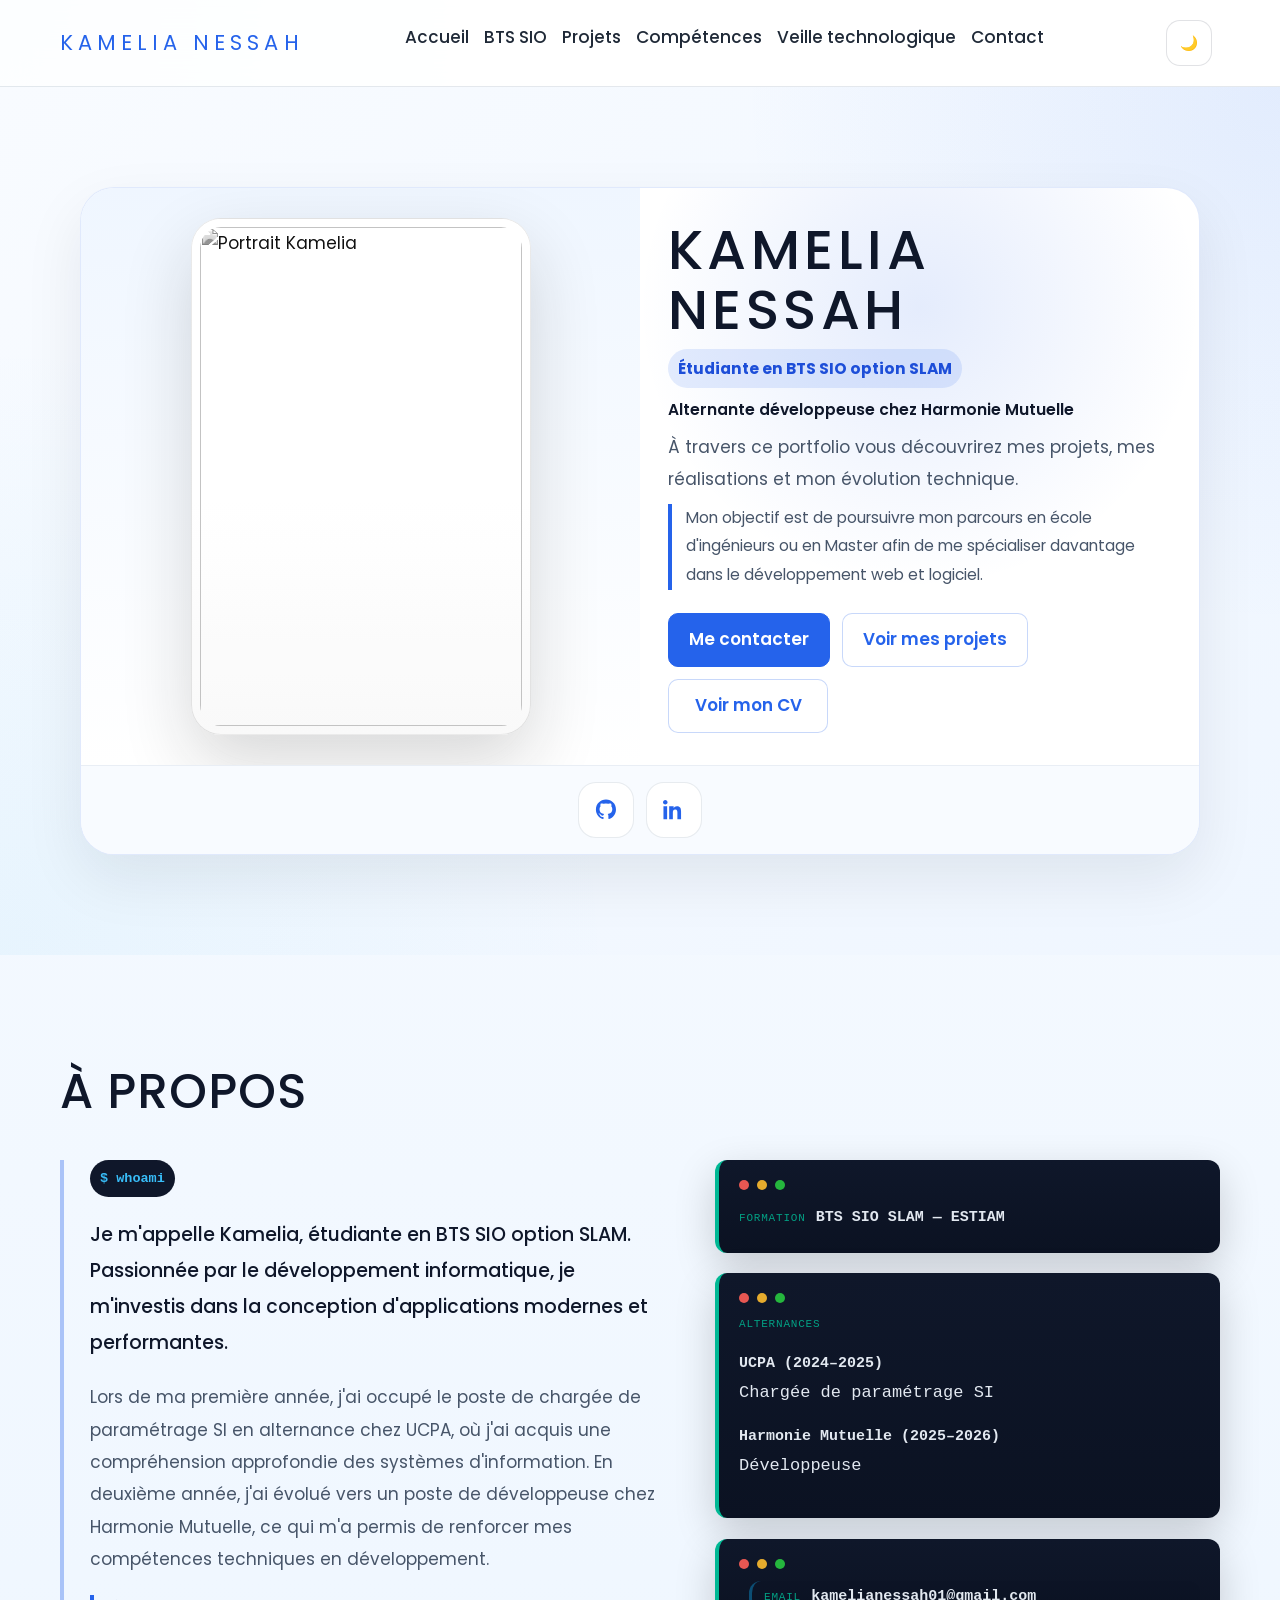
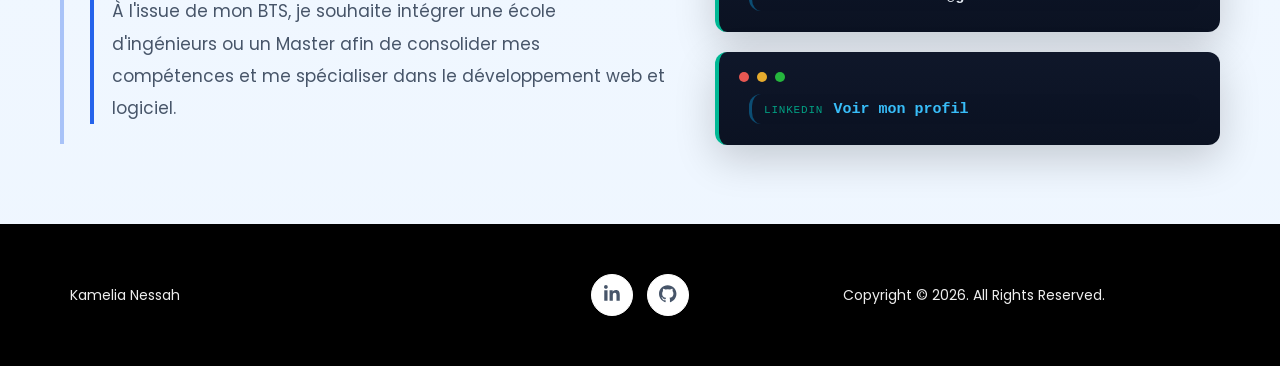
==== commit d8671f41: "Add CV link to homepage" ====
--- a/index.html
+++ b/index.html
@@ -67,6 +67,7 @@
           <div class="hero-buttons">
             <a href="contact.html" class="btn">Me contacter</a>
             <a href="projets.html" class="btn btn-outline">Voir mes projets</a>
+            <a href="./docs/cv-kamelia-nessah.pdf" target="_blank" rel="noopener" class="btn btn-outline">Voir mon CV</a>
           </div>
         </div>
 
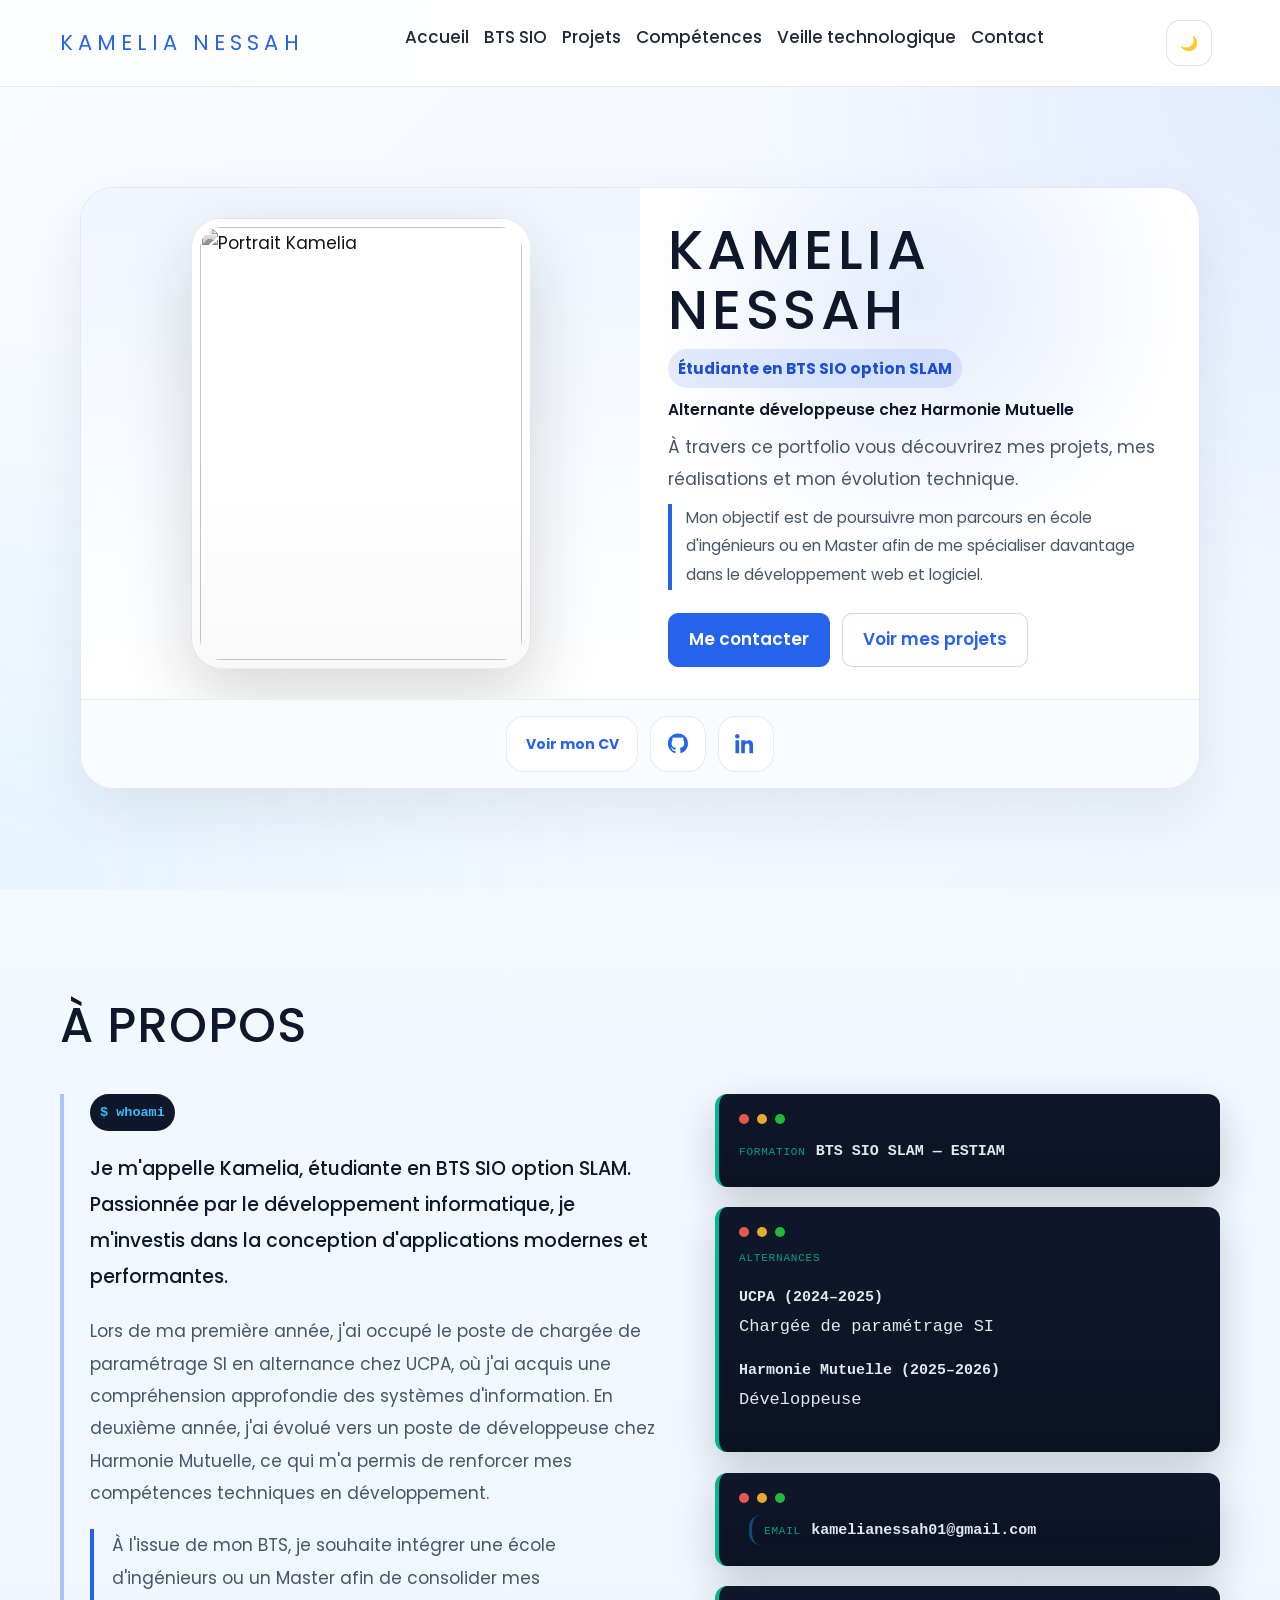
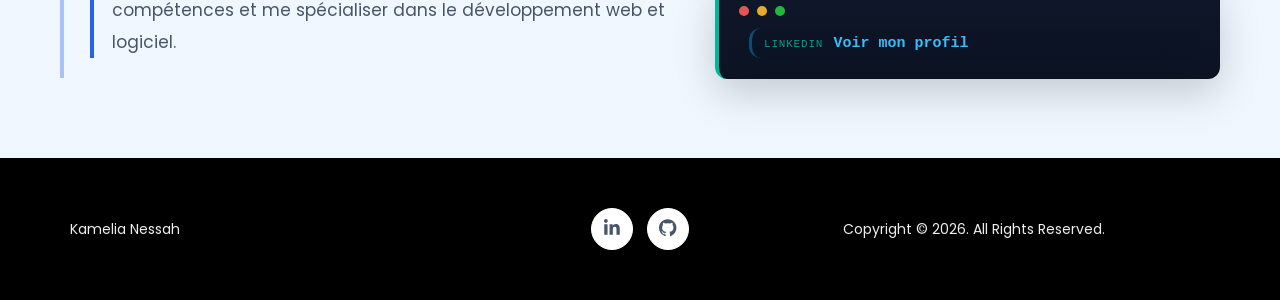
==== commit 7345a199: "Move CV link in homepage hero" ====
--- a/index.html
+++ b/index.html
@@ -67,11 +67,12 @@
           <div class="hero-buttons">
             <a href="contact.html" class="btn">Me contacter</a>
             <a href="projets.html" class="btn btn-outline">Voir mes projets</a>
-            <a href="./docs/cv-kamelia-nessah.pdf" target="_blank" rel="noopener" class="btn btn-outline">Voir mon CV</a>
           </div>
         </div>
 
         <div class="hero-card__footer">
+          <a href="./docs/cv-kamelia-nessah.pdf" target="_blank" rel="noopener" class="hero-cv-link">Voir mon CV</a>
+
           <a href="https://github.com/Kamelia-N" target="_blank" rel="noopener">
             <svg viewBox="0 0 24 24" width="22" height="22" fill="currentColor">
               <path
--- a/css/global.css
+++ b/css/global.css
@@ -760,6 +760,17 @@
 .hero-card__footer a:hover {
   transform: translateY(-4px);
   box-shadow: 0 20px 40px rgba(37, 99, 235, 0.14);
+}
+
+.hero-card__footer .hero-cv-link {
+  width: auto;
+  min-width: 132px;
+  padding: 0 1.8rem;
+  gap: 0.6rem;
+  color: var(--primary);
+  font-size: 1.4rem;
+  font-weight: 700;
+  text-decoration: none;
 }
 
 @media screen and (max-width: 1080px) {
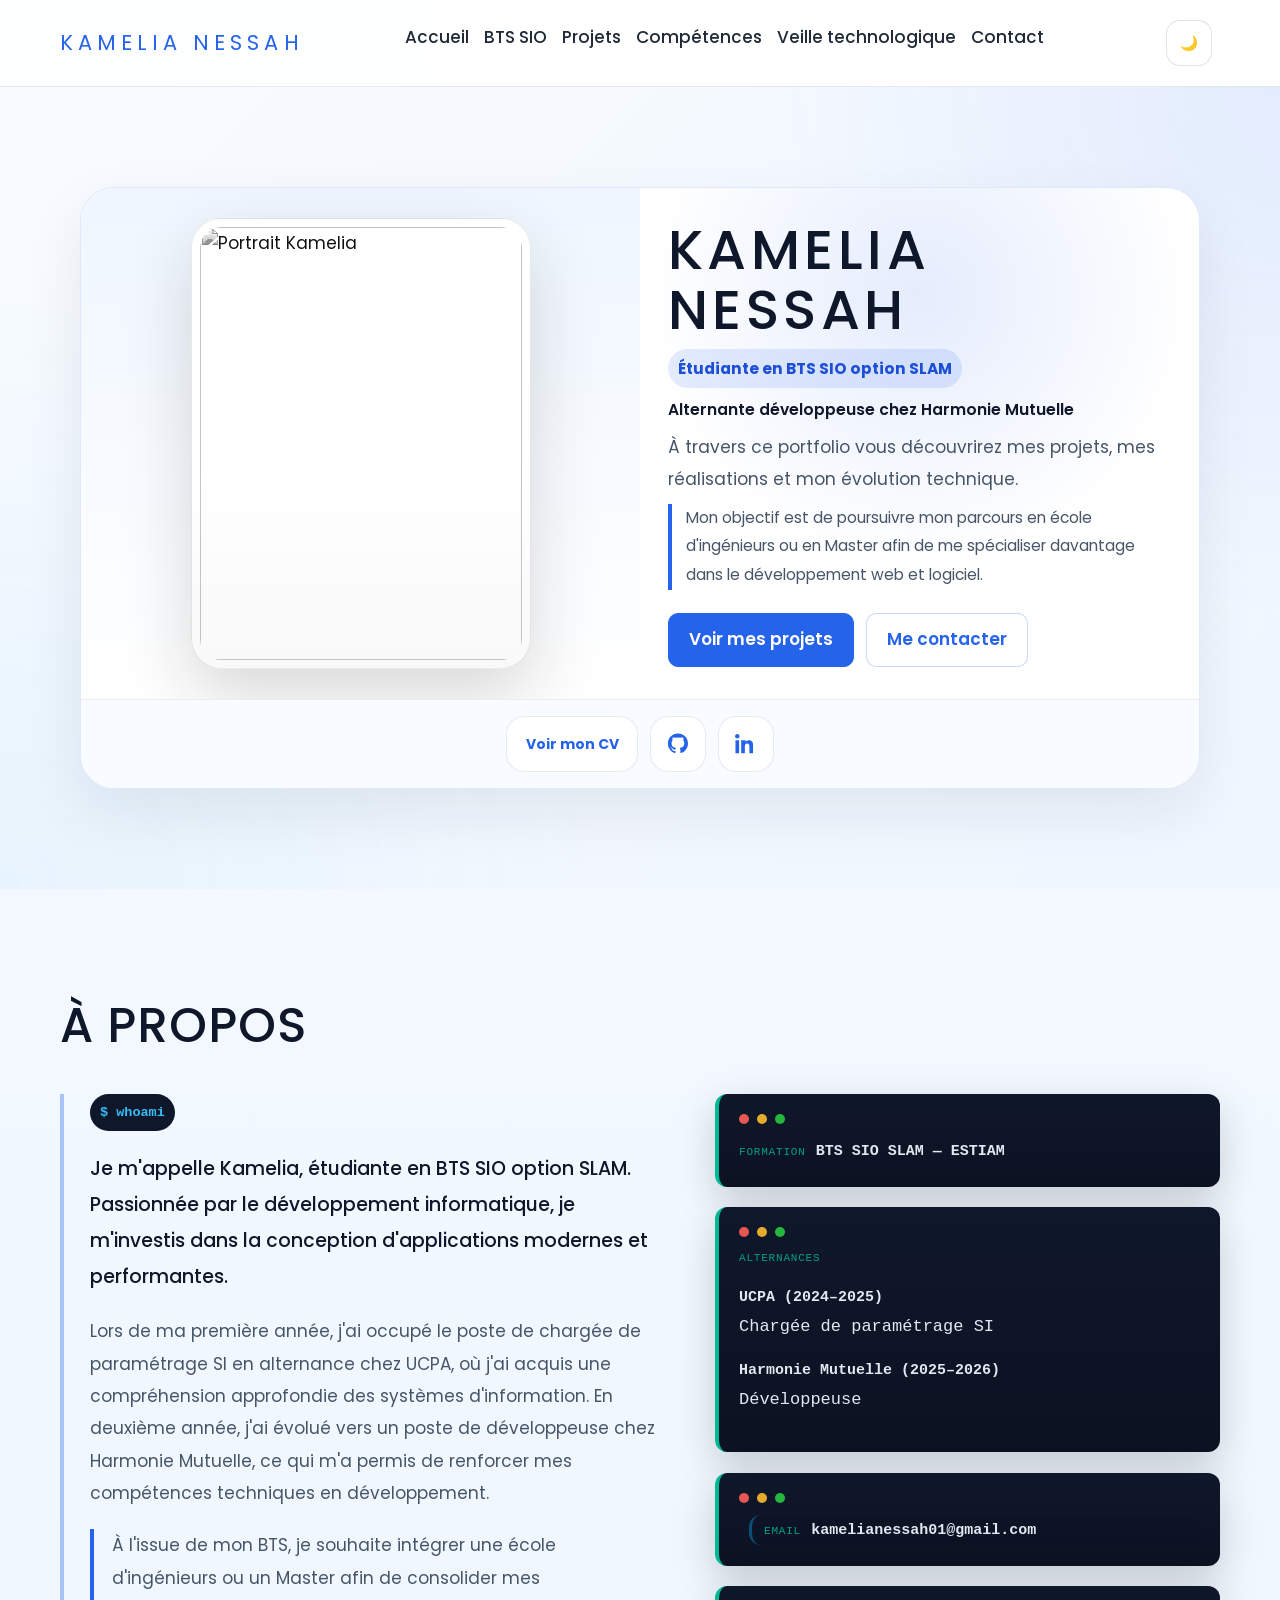
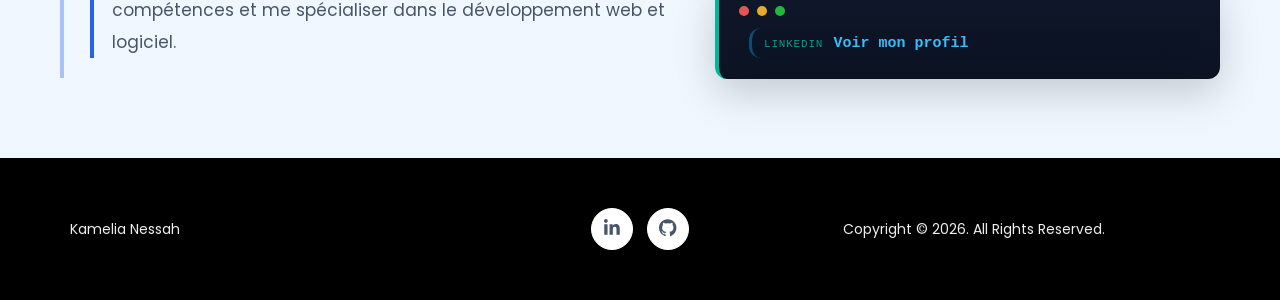
==== commit 9bb141b0: "Reorder homepage hero actions" ====
--- a/index.html
+++ b/index.html
@@ -65,8 +65,8 @@
             davantage dans le développement web et logiciel.
           </p>
           <div class="hero-buttons">
-            <a href="contact.html" class="btn">Me contacter</a>
-            <a href="projets.html" class="btn btn-outline">Voir mes projets</a>
+            <a href="projets.html" class="btn">Voir mes projets</a>
+            <a href="contact.html" class="btn btn-outline">Me contacter</a>
           </div>
         </div>
 
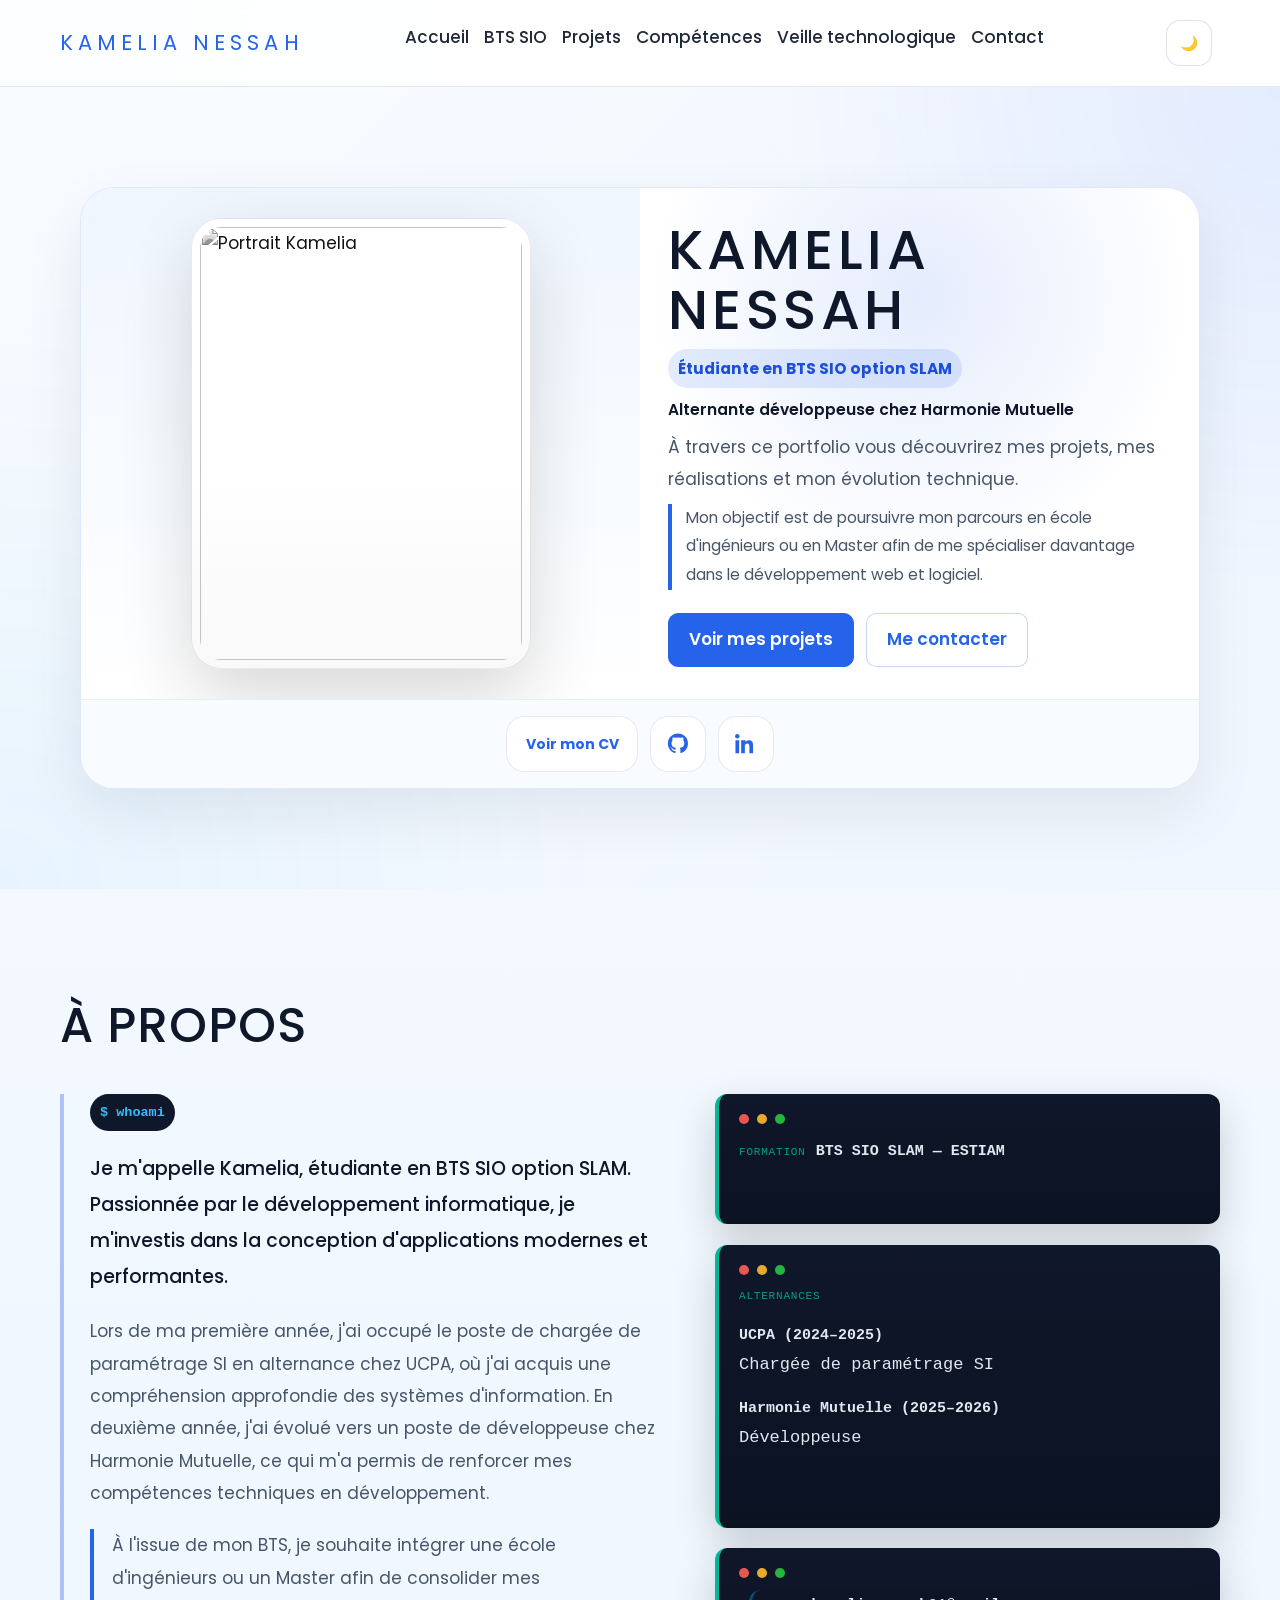
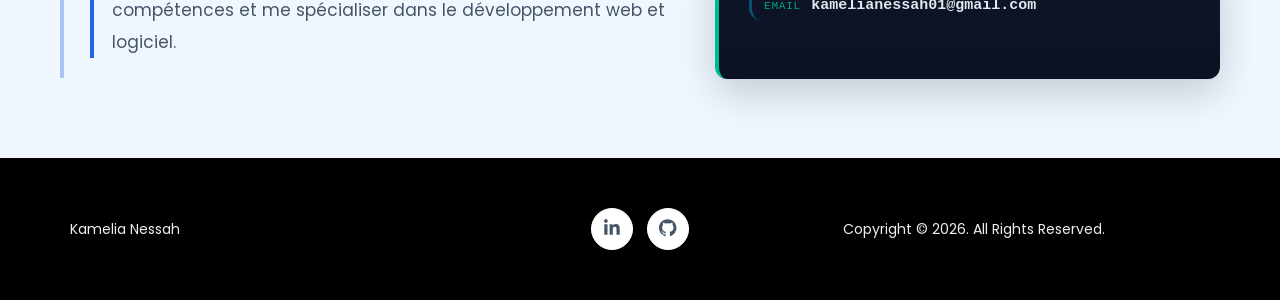
==== commit 57134e83: "Simplify contact section and form" ====
--- a/index.html
+++ b/index.html
@@ -161,23 +161,6 @@
             </div>
           </div>
 
-          <div class="info-card nested">
-            <div class="term-bar">
-              <span class="dot red"></span>
-              <span class="dot yellow"></span>
-              <span class="dot green"></span>
-            </div>
-
-            <div class="nested-card">
-              <span>LinkedIn</span>
-              <strong>
-                <a href="https://www.linkedin.com/in/kamelia-nessah/" target="_blank">
-                  Voir mon profil
-                </a>
-              </strong>
-            </div>
-          </div>
-
         </div>
 
       </div>
--- a/css/global.css
+++ b/css/global.css
@@ -3927,3 +3927,103 @@
     padding: 3rem 2.2rem;
   }
 }
+
+/* =========================
+   VEILLE DARK MODE FINAL FIX
+========================= */
+
+body.dark-theme .veille,
+body.dark-theme .veille-definition,
+body.dark-theme .veille-presentation,
+body.dark-theme .veille-pipeline,
+body.dark-theme .veille-avantages-limites,
+body.dark-theme .veille-evolution,
+body.dark-theme .veille-rss,
+body.dark-theme .veille-outils,
+body.dark-theme .veille-apport {
+  background: transparent !important;
+  color: #e5e7eb !important;
+}
+
+body.dark-theme .veille .section-header,
+body.dark-theme .veille-definition .section-header,
+body.dark-theme .veille-presentation .section-header,
+body.dark-theme .veille-pipeline .section-header,
+body.dark-theme .veille-avantages-limites .section-header,
+body.dark-theme .veille-evolution .section-header,
+body.dark-theme .veille-rss .section-header,
+body.dark-theme .veille-outils .section-header,
+body.dark-theme .veille-apport .section-header,
+body.dark-theme .veille-focus__item,
+body.dark-theme .pipeline-step,
+body.dark-theme .timeline-content,
+body.dark-theme .veille-tools-list li,
+body.dark-theme .devops-balance__box {
+  background: #111827 !important;
+  color: #e5e7eb !important;
+  border-color: rgba(148, 163, 184, 0.24) !important;
+}
+
+body.dark-theme .veille h2,
+body.dark-theme .veille h3,
+body.dark-theme .veille h4,
+body.dark-theme .veille-definition h2,
+body.dark-theme .veille-definition h3,
+body.dark-theme .veille-presentation h2,
+body.dark-theme .veille-presentation h3,
+body.dark-theme .veille-pipeline h2,
+body.dark-theme .veille-pipeline h3,
+body.dark-theme .veille-avantages-limites h2,
+body.dark-theme .veille-avantages-limites h3,
+body.dark-theme .veille-evolution h2,
+body.dark-theme .veille-evolution h3,
+body.dark-theme .veille-rss h2,
+body.dark-theme .veille-outils h2,
+body.dark-theme .veille-apport h2,
+body.dark-theme .timeline-content h3,
+body.dark-theme .devops-balance__box h3 {
+  color: #f8fafc !important;
+}
+
+body.dark-theme .veille p,
+body.dark-theme .veille li,
+body.dark-theme .veille-definition p,
+body.dark-theme .veille-definition li,
+body.dark-theme .veille-presentation p,
+body.dark-theme .veille-presentation li,
+body.dark-theme .veille-pipeline p,
+body.dark-theme .veille-pipeline li,
+body.dark-theme .veille-avantages-limites p,
+body.dark-theme .veille-avantages-limites li,
+body.dark-theme .veille-evolution p,
+body.dark-theme .veille-evolution li,
+body.dark-theme .veille-rss p,
+body.dark-theme .veille-outils p,
+body.dark-theme .veille-outils li,
+body.dark-theme .veille-apport p,
+body.dark-theme .timeline-content p,
+body.dark-theme .pipeline-step p,
+body.dark-theme .veille-focus__item p,
+body.dark-theme .veille-focus__item li,
+body.dark-theme .devops-balance__box li {
+  color: #cbd5e1 !important;
+}
+
+body.dark-theme .timeline-date,
+body.dark-theme .veille-tools-list strong,
+body.dark-theme .veille-pro__kicker {
+  color: #93c5fd !important;
+}
+
+body.dark-theme .pipeline-step span {
+  background: #2563eb !important;
+  color: #ffffff !important;
+}
+
+body.dark-theme .timeline-content .tag,
+body.dark-theme .veille-pro__tags .tag,
+body.dark-theme .veille .tag {
+  background: rgba(96, 165, 250, 0.18) !important;
+  color: #dbeafe !important;
+  border: 1px solid rgba(147, 197, 253, 0.38) !important;
+}
